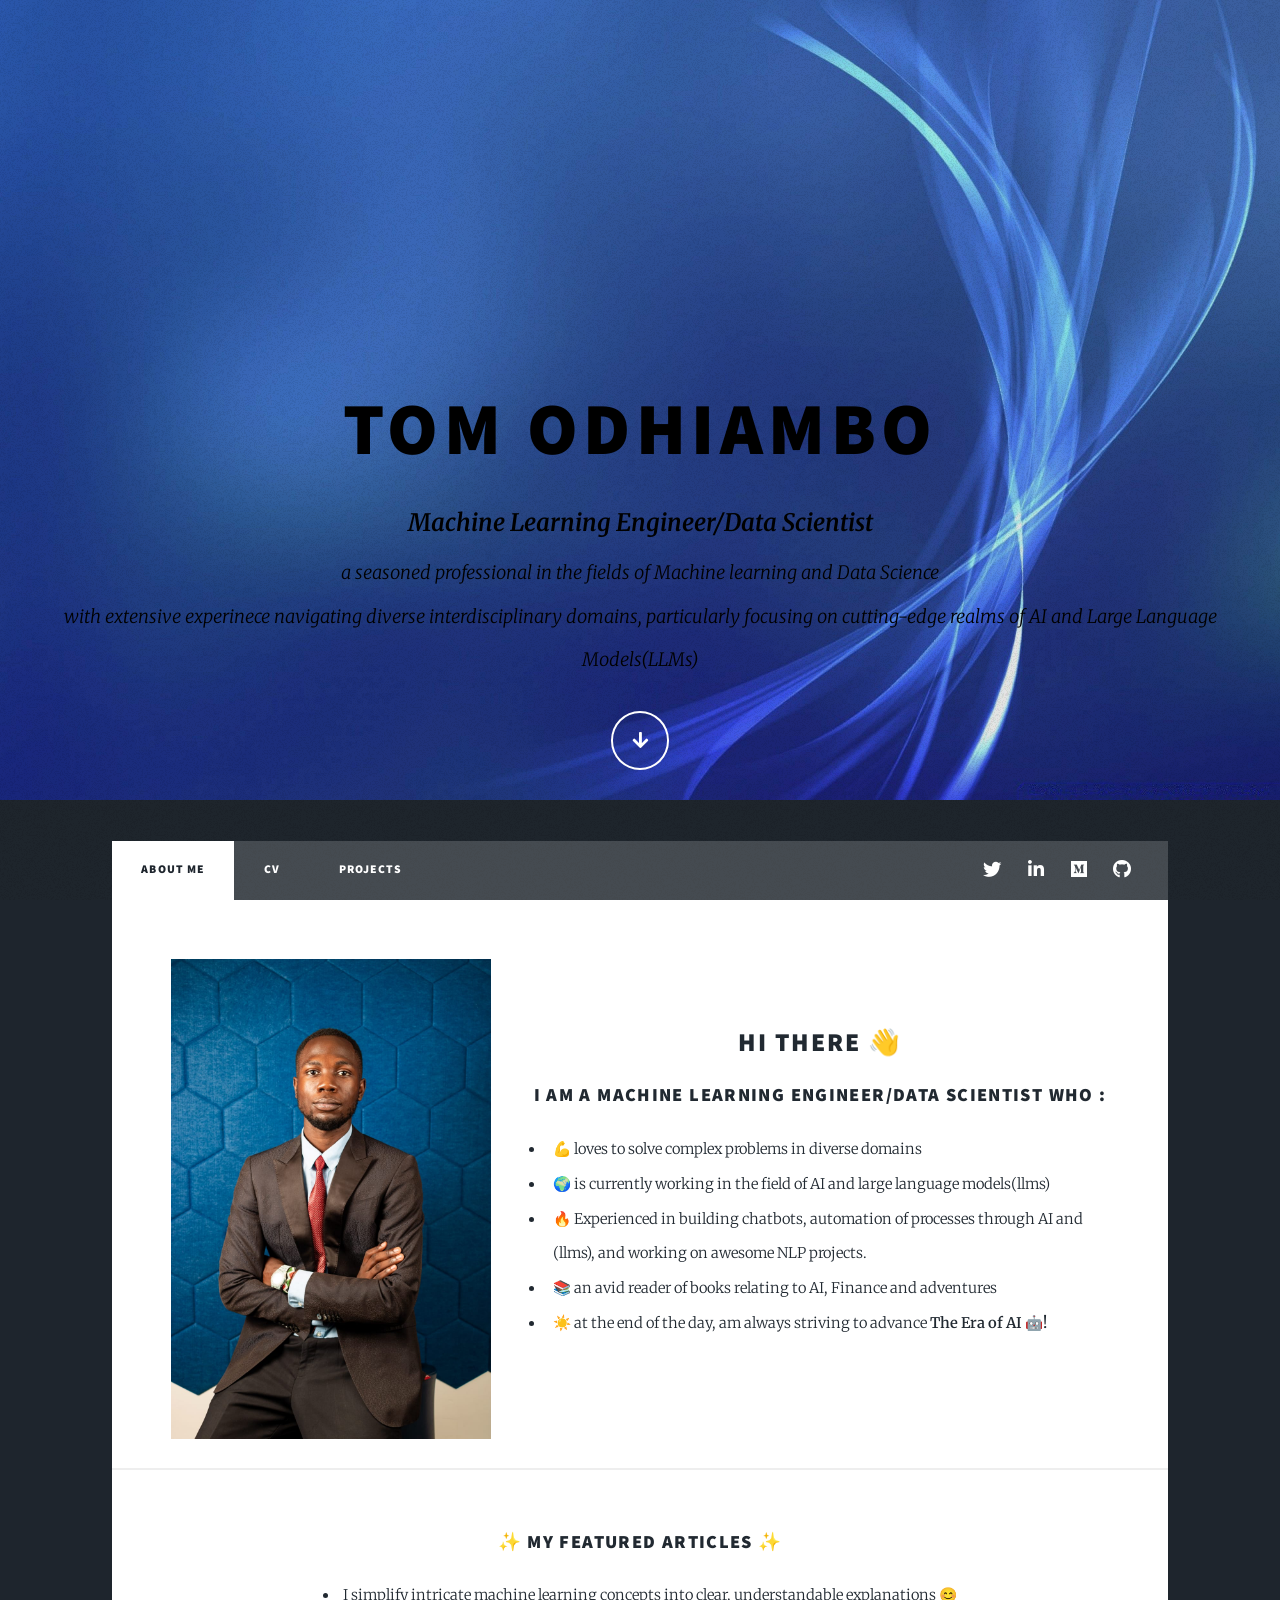
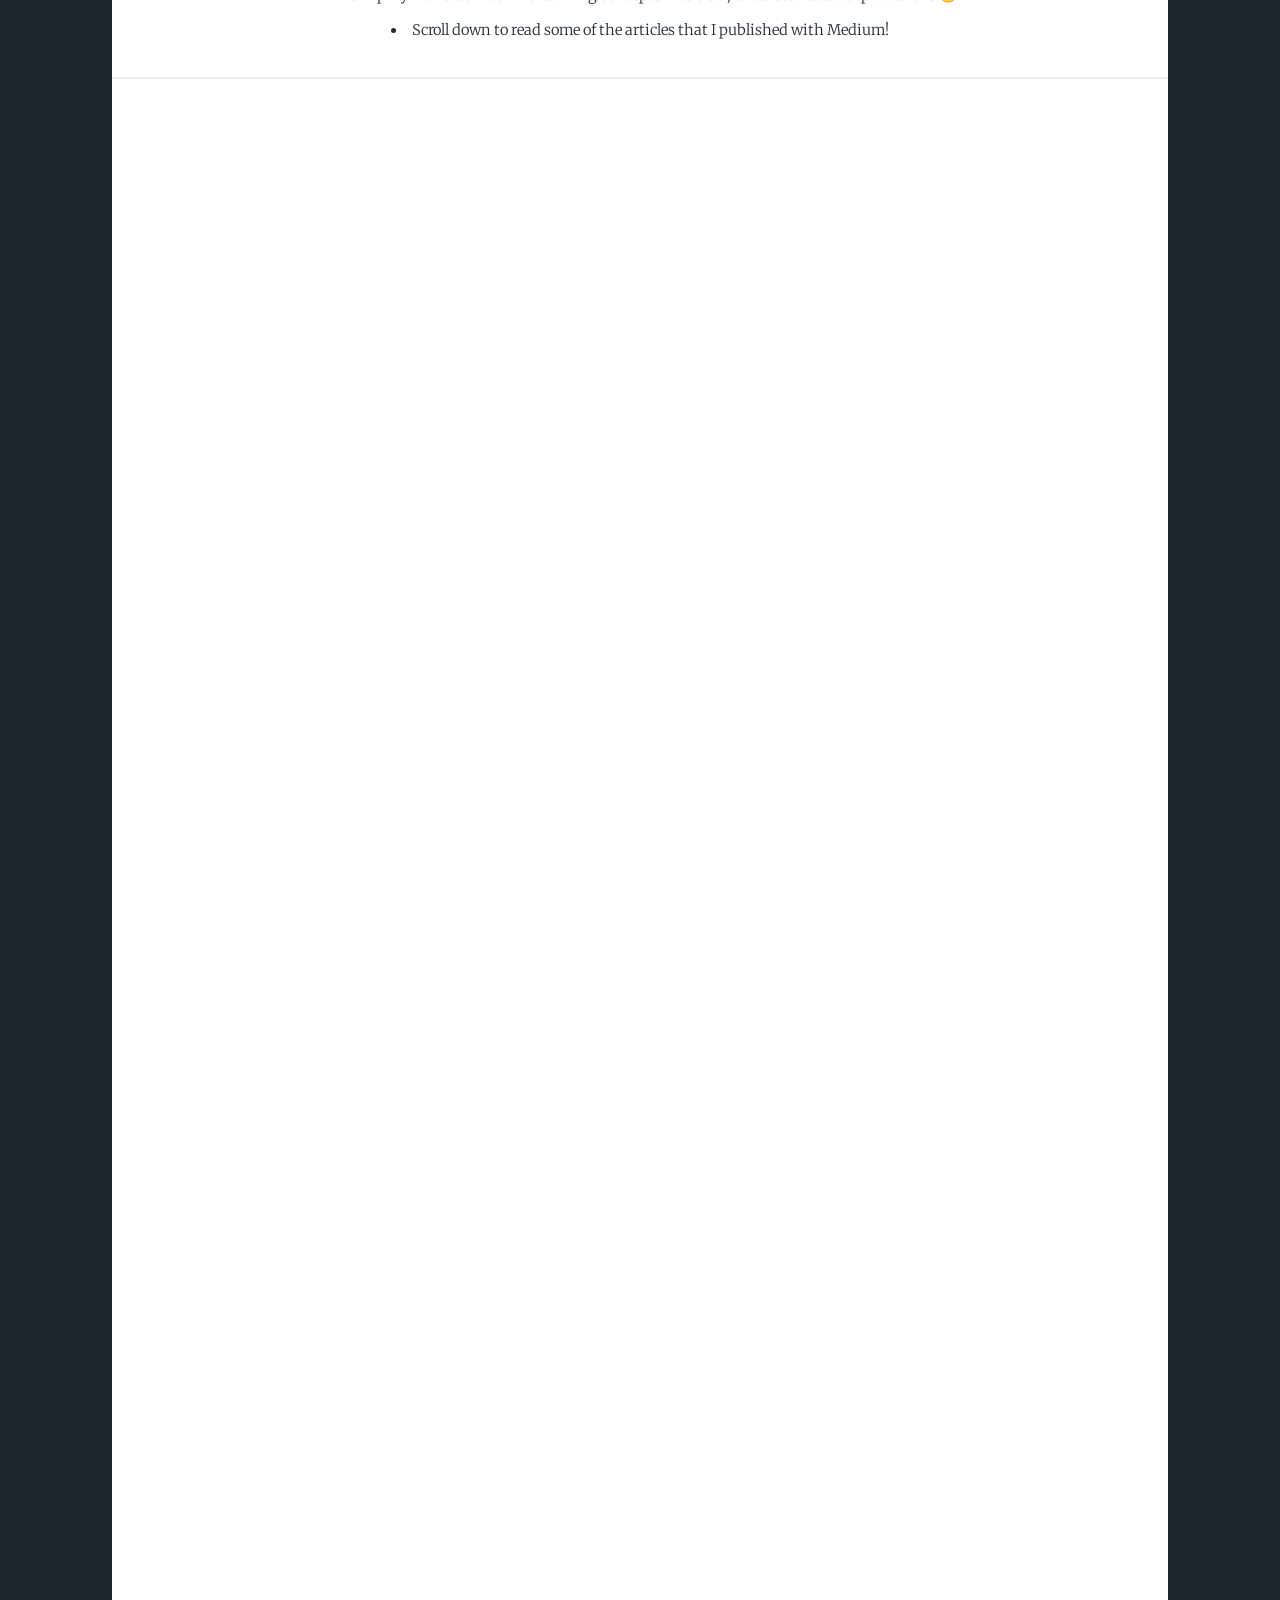
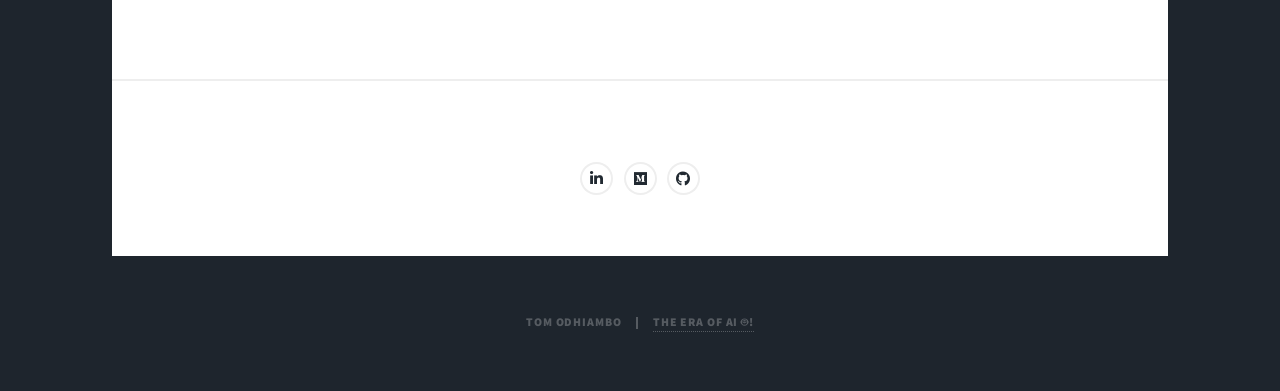
==== index.html @ 8c0cc5bc "m" ====
<!DOCTYPE HTML>
<!--
	Massively by HTML5 UP
	html5up.net | @ajlkn
	Free for personal and commercial use under the CCA 3.0 license (html5up.net/license)
-->
<html>
	<head>
		<title>Tom Odhiambo</title>
		<meta charset="utf-8" />
		<meta name="viewport" content="width=device-width, initial-scale=1, user-scalable=no" />
		<link rel="stylesheet" href="assets/css/main.css" />
		<noscript><link rel="stylesheet" href="assets/css/noscript.css" /></noscript>
	</head>
	<body class="is-preload">

		<!-- Wrapper -->
			<div id="wrapper" class="fade-in">

				<!-- Intro -->
					<div id="intro">
						<h1 style="color: black;">
						Tom Odhiambo
						</h1>
						<p style="color: black;"><b style="color: black;"><font size=5px>Machine Learning Engineer/Data Scientist</font></b><br> a seasoned professional in the fields of Machine learning and Data Science </br> with extensive experinece navigating diverse interdisciplinary domains, particularly focusing on cutting-edge realms of AI and Large Language Models(LLMs) </p>
						<ul class="actions">
							<li><a href="#header" class="button icon solid solo fa-arrow-down scrolly">Continue</a></li>
						</ul>
					</div>

				<!-- Header -->
					<header id="header">
						<a href="index.html" class="logo">The Era of AI 🤖!</a>
					</header>

				<!-- Nav -->
					<nav id="nav">
						<ul class="links">
							<li class="active"><a href="index.html">About Me</a></li>
							<li><a href="generic.html">CV</a></li>
							<li><a href="elements.html">Projects</a></li>
						</ul>
						<ul class="icons">
							<li><a href="https://twitter.com/rohithtejam" class="icon brands fa-twitter"><span class="label">Twitter</span></a></li>
							<li><a href="https://www.linkedin.com/in/rohithteja/" class="icon brands fa-linkedin-in"><span class="label">LinkedIn</span></a></li>
							<li><a href="https://medium.com/@rohithtejam" class="icon brands fa-medium"><span class="label">Medium</span></a></li>
							<li><a href="https://github.com/rohithteja" class="icon brands fa-github"><span class="label">GitHub</span></a></li>
						</ul>
					</nav>

				<!-- Main -->
					<div id="main">
						<!-- Featured Post -->
						<div class="image-txt-container">
							<img src="images/pic2.jpeg" width="360" height="480">
							<article class="post featured">

								<center>
								<h2>
									Hi there 👋
								</h2>
								<h3>I am  a Machine Learning Engineer/Data Scientist who :</h3></center>
								<ul>
								<li>💪 loves to solve complex problems in diverse domains</li>
								<li>🌍 is currently working in the field of AI and large language models(llms)</li>
								<li>🔥 Experienced in building chatbots, automation of processes through AI and (llms), and working on awesome NLP projects.</li>
								<li>📚 an avid reader of books relating to AI, Finance and adventures</li>
								<li>☀️ at the end of the day, am always striving to advance <b>The Era of AI 🤖!</b></li>
								</ul>
							</article>
						  </div>


						

						<center>
							<h3>✨ My Featured Articles ✨</h3>
							<center>
								<li> I simplify intricate machine learning concepts into clear, understandable explanations 😊 </li>

								<li> Scroll down to read some of the articles that I published with Medium!</li>
							</center>

							</center>
						<!-- Posts -->
							<section class="posts">
								
								<!-- <article>
									<blockquote class="twitter-tweet"><p lang="en" dir="ltr">The Data Scientist’s Guide to Creating an NFT Collection in Python <a href="https://twitter.com/BttrProgramming?ref_src=twsrc%5Etfw">@BttrProgramming</a> <a href="https://twitter.com/hashtag/nft?src=hash&amp;ref_src=twsrc%5Etfw">#nft</a> <a href="https://twitter.com/hashtag/datascience?src=hash&amp;ref_src=twsrc%5Etfw">#datascience</a> <a href="https://twitter.com/hashtag/climatechange?src=hash&amp;ref_src=twsrc%5Etfw">#climatechange</a> <a href="https://twitter.com/hashtag/python?src=hash&amp;ref_src=twsrc%5Etfw">#python</a><a href="https://t.co/DMsjOUhiqf">https://t.co/DMsjOUhiqf</a></p>&mdash; Tom Odhiambo (@rohithtejam) <a href="https://twitter.com/rohithtejam/status/1481990963224629255?ref_src=twsrc%5Etfw">January 14, 2022</a></blockquote> <script async src="https://platform.twitter.com/widgets.js" charset="utf-8"></script>
								</article>
								<article>
									<blockquote class="twitter-tweet"><p lang="en" dir="ltr">Knowledge Graph Embedding — A Simplified Version! <a href="https://twitter.com/TDataScience?ref_src=twsrc%5Etfw">@TDataScience</a> <a href="https://twitter.com/hashtag/knowledgegraph?src=hash&amp;ref_src=twsrc%5Etfw">#knowledgegraph</a> <a href="https://twitter.com/hashtag/graphembedding?src=hash&amp;ref_src=twsrc%5Etfw">#graphembedding</a> <a href="https://twitter.com/hashtag/ai?src=hash&amp;ref_src=twsrc%5Etfw">#ai</a> <a href="https://twitter.com/hashtag/ml?src=hash&amp;ref_src=twsrc%5Etfw">#ml</a><br> <a href="https://t.co/fcjThv7JAB">https://t.co/fcjThv7JAB</a></p>&mdash; Tom Odhiambo (@rohithtejam) <a href="https://twitter.com/rohithtejam/status/1480654812362559496?ref_src=twsrc%5Etfw">January 10, 2022</a></blockquote> <script async src="https://platform.twitter.com/widgets.js" charset="utf-8"></script>
								</article>
								
								<article>
									<blockquote class="twitter-tweet"><p lang="en" dir="ltr">Back to some basics with Graphs!<br> <a href="https://twitter.com/TDataScience?ref_src=twsrc%5Etfw">@TDataScience</a> A Quick Note on Graphs and the Formulation of Their Downstream Tasks <a href="https://t.co/l5ItnaMwGk">https://t.co/l5ItnaMwGk</a> <a href="https://twitter.com/hashtag/graphs?src=hash&amp;ref_src=twsrc%5Etfw">#graphs</a> <a href="https://twitter.com/hashtag/DataScience?src=hash&amp;ref_src=twsrc%5Etfw">#DataScience</a> <a href="https://twitter.com/hashtag/machinelearning?src=hash&amp;ref_src=twsrc%5Etfw">#machinelearning</a> <a href="https://twitter.com/hashtag/ai?src=hash&amp;ref_src=twsrc%5Etfw">#ai</a></p>&mdash; Tom Odhiambo (@rohithtejam) <a href="https://twitter.com/rohithtejam/status/1454848524135317510?ref_src=twsrc%5Etfw">October 31, 2021</a></blockquote> <script async src="https://platform.twitter.com/widgets.js" charset="utf-8"></script>								</article>
								<article>
									<blockquote class="twitter-tweet"><p lang="en" dir="ltr">What are Dynamic Graphs and Why They are Interesting? <a href="https://twitter.com/TDataScience?ref_src=twsrc%5Etfw">@TDataScience</a> <a href="https://t.co/GqUTMsOJFa">https://t.co/GqUTMsOJFa</a> <a href="https://twitter.com/hashtag/graph?src=hash&amp;ref_src=twsrc%5Etfw">#graph</a> <a href="https://twitter.com/hashtag/datascience?src=hash&amp;ref_src=twsrc%5Etfw">#datascience</a> <a href="https://twitter.com/hashtag/ai?src=hash&amp;ref_src=twsrc%5Etfw">#ai</a> <a href="https://twitter.com/hashtag/MachineLearning?src=hash&amp;ref_src=twsrc%5Etfw">#MachineLearning</a> <a href="https://twitter.com/hashtag/protein?src=hash&amp;ref_src=twsrc%5Etfw">#protein</a></p>&mdash; Tom Odhiambo (@rohithtejam) <a href="https://twitter.com/rohithtejam/status/1434256330437582854?ref_src=twsrc%5Etfw">September 4, 2021</a></blockquote> <script async src="https://platform.twitter.com/widgets.js" charset="utf-8"></script>
								</article>
								<article>
									<blockquote class="twitter-tweet"><p lang="en" dir="ltr">Why a Fair model is vital for AI development?<a href="https://twitter.com/TDataScience?ref_src=twsrc%5Etfw">@TDataScience</a> <a href="https://twitter.com/hashtag/ml?src=hash&amp;ref_src=twsrc%5Etfw">#ml</a> <a href="https://twitter.com/hashtag/fairnessinai?src=hash&amp;ref_src=twsrc%5Etfw">#fairnessinai</a> <a href="https://twitter.com/hashtag/DataScience?src=hash&amp;ref_src=twsrc%5Etfw">#DataScience</a> <a href="https://t.co/N0pxTQClXg">https://t.co/N0pxTQClXg</a></p>&mdash; Tom Odhiambo (@rohithtejam) <a href="https://twitter.com/rohithtejam/status/1432345263973220352?ref_src=twsrc%5Etfw">August 30, 2021</a></blockquote> <script async src="https://platform.twitter.com/widgets.js" charset="utf-8"></script>
								</article>
								<article>
									<blockquote class="twitter-tweet"><p lang="en" dir="ltr">Job hunt can be stressful, check out some of the tips that I just published in <a href="https://twitter.com/TDataScience?ref_src=twsrc%5Etfw">@TDataScience</a> How Easy is it to Find a Job as Data Scientist Right After Your Graduation? <a href="https://t.co/S4XibrJ20z">https://t.co/S4XibrJ20z</a></p>&mdash; Tom Odhiambo (@rohithtejam) <a href="https://twitter.com/rohithtejam/status/1425876865395433483?ref_src=twsrc%5Etfw">August 12, 2021</a></blockquote> <script async src="https://platform.twitter.com/widgets.js" charset="utf-8"></script>
								</article>
								<article>
									<blockquote class="twitter-tweet"><p lang="en" dir="ltr">Interested in Graph Neural Networks? Check out the article that I just published in <a href="https://twitter.com/TDataScience?ref_src=twsrc%5Etfw">@TDataScience</a> <br><br>Let’s Talk About Graph Neural Network Python Libraries! <a href="https://t.co/6Z9yN8ro4d">https://t.co/6Z9yN8ro4d</a> <a href="https://twitter.com/hashtag/technology?src=hash&amp;ref_src=twsrc%5Etfw">#technology</a> <a href="https://twitter.com/hashtag/graphneuralnetwork?src=hash&amp;ref_src=twsrc%5Etfw">#graphneuralnetwork</a> <a href="https://twitter.com/hashtag/graph?src=hash&amp;ref_src=twsrc%5Etfw">#graph</a> <a href="https://twitter.com/hashtag/machinelearningai?src=hash&amp;ref_src=twsrc%5Etfw">#machinelearningai</a></p>&mdash; Tom Odhiambo (@rohithtejam) <a href="https://twitter.com/rohithtejam/status/1429143631970160643?ref_src=twsrc%5Etfw">August 21, 2021</a></blockquote> <script async src="https://platform.twitter.com/widgets.js" charset="utf-8"></script>
								</article>
								<article>
									<blockquote class="twitter-tweet"><p lang="en" dir="ltr">Understand the basics related to Knowledge Graphs with a simple explanation from my article published in <a href="https://twitter.com/TDataScience?ref_src=twsrc%5Etfw">@TDataScience</a> <br><br>Why You Should Pay More Attention to Knowledge Graphs? <a href="https://t.co/r5LyqIav3H">https://t.co/r5LyqIav3H</a> <a href="https://twitter.com/hashtag/knowledgegraph?src=hash&amp;ref_src=twsrc%5Etfw">#knowledgegraph</a> <a href="https://twitter.com/hashtag/artificalintelligence?src=hash&amp;ref_src=twsrc%5Etfw">#artificalintelligence</a> <a href="https://twitter.com/hashtag/technology?src=hash&amp;ref_src=twsrc%5Etfw">#technology</a></p>&mdash; Tom Odhiambo (@rohithtejam) <a href="https://twitter.com/rohithtejam/status/1427328665197682691?ref_src=twsrc%5Etfw">August 16, 2021</a></blockquote> <script async src="https://platform.twitter.com/widgets.js" charset="utf-8"></script>
								</article> -->
								<iframe src="https://medium.com/@odhitom09/running-openais-server-locally-with-llama-cpp-5f29e0d955b7?embed=1" width="100%" height="800px" frameborder="0" allowfullscreen></iframe>
								<iframe src="https://medium.com/@odhitom09/lag-llama-an-open-source-base-model-for-predicting-time-series-data-2e897fddf005?embed=1" width="100%" height="800px" frameborder="0" allowfullscreen></iframe>	
								<iframe src="https://medium.com/@odhitom09/enhancing-airbnb-customer-experience-developing-an-ai-powered-whatsapp-bot-with-openai-api-fc5a90a31596?embed=1" width="100%" height="800px" frameborder="0" allowfullscreen></iframe>

								
								
								



							</section>

						<!-- Footer -->
							<footer>

								<center>

									<section>
										<h3></h3>
										<ul class="icons alt">
											<li><a href="https://www.linkedin.com/in/tom-odhiambo/" class="icon brands fa-linkedin-in"><span class="label">LinkedIn</span></a></li>
											<li><a href="https://medium.com/@odhitom09" class="icon brands fa-medium"><span class="label">Medium</span></a></li>
											<li><a href="https://github.com/jaimboh" class="icon brands fa-github"><span class="label">GitHub</span></a></li>
										</ul>
									
								</section>
							</center>
							</footer>

					</div>


					


				<!-- Copyright -->
					<div id="copyright">
						<ul><li> tom odhiambo</li><li> <a href="#">The Era of AI 🤖!</a></li></ul>
					</div>

			</div>

		<!-- Scripts -->
			<script src="assets/js/jquery.min.js"></script>
			<script src="assets/js/jquery.scrollex.min.js"></script>
			<script src="assets/js/jquery.scrolly.min.js"></script>
			<script src="assets/js/browser.min.js"></script>
			<script src="assets/js/breakpoints.min.js"></script>
			<script src="assets/js/util.js"></script>
			<script src="assets/js/main.js"></script>

	</body>
</html>
---- assets/css/main.css ----
@import url(fontawesome-all.min.css);
@import url("https://fonts.googleapis.com/css?family=Merriweather:300,700,300italic,700italic|Source+Sans+Pro:900");

/*
	Massively by HTML5 UP
	html5up.net | @ajlkn
	Free for personal and commercial use under the CCA 3.0 license (html5up.net/license)
*/

html, body, div, span, applet, object,
iframe, h1, h2, h3, h4, h5, h6, p, blockquote,
pre, a, abbr, acronym, address, big, cite,
code, del, dfn, em, img, ins, kbd, q, s, samp,
small, strike, strong, sub, sup, tt, var, b,
u, i, center, dl, dt, dd, ol, ul, li, fieldset,
form, label, legend, table, caption, tbody,
tfoot, thead, tr, th, td, article, aside,
canvas, details, embed, figure, figcaption,
footer, header, hgroup, menu, nav, output, ruby,
section, summary, time, mark, audio, video {
	margin: 0;
	padding: 0;
	border: 0;
	font-size: 100%;
	font: inherit;
	vertical-align: baseline;}

article, aside, details, figcaption, figure,
footer, header, hgroup, menu, nav, section {
	display: block;}

body {
	line-height: 1;
}

ol, ul {
	list-style: none;
}

blockquote, q {
	quotes: none;
}

	blockquote:before, blockquote:after, q:before, q:after {
		content: '';
		content: none;
	}

table {
	border-collapse: collapse;
	border-spacing: 0;
}

body {
	-webkit-text-size-adjust: none;
}

mark {
	background-color: transparent;
	color: inherit;
}

input::-moz-focus-inner {
	border: 0;
	padding: 0;
}

input, select, textarea {
	-moz-appearance: none;
	-webkit-appearance: none;
	-ms-appearance: none;
	appearance: none;
}

/* Basic */

	@-ms-viewport {
		width: device-width;
	}

	body {
		-ms-overflow-style: scrollbar;
	}

	@media screen and (max-width: 480px) {

		html, body {
			min-width: 320px;
		}

	}

	html {
		box-sizing: border-box;
	}

	*, *:before, *:after {
		box-sizing: inherit;
	}

	body {
		background-color: #1e252d;
	}

		body.is-preload *, body.is-preload *:before, body.is-preload *:after {
			-moz-animation: none !important;
			-webkit-animation: none !important;
			-ms-animation: none !important;
			animation: none !important;
			-moz-transition: none !important;
			-webkit-transition: none !important;
			-ms-transition: none !important;
			transition: none !important;
		}

/* Type */

	html {
		font-size: 16pt;
	}

		@media screen and (max-width: 1680px) {

			html {
				font-size: 12pt;
			}

		}

		@media screen and (max-width: 1280px) {

			html {
				font-size: 11pt;
			}

		}

		@media screen and (max-width: 360px) {

			html {
				font-size: 10pt;
			}

		}

	body {
		color: #212931;
	}

	body, input, select, textarea {
		font-family: "Merriweather", Georgia, serif;
		font-weight: 300;
		font-size: 1rem;
		line-height: 2.375;
	}

	a {
		-moz-transition: color 0.2s ease-in-out, background-color 0.2s ease-in-out, border-color 0.2s ease-in-out, box-shadow 0.2s ease-in-out;
		-webkit-transition: color 0.2s ease-in-out, background-color 0.2s ease-in-out, border-color 0.2s ease-in-out, box-shadow 0.2s ease-in-out;
		-ms-transition: color 0.2s ease-in-out, background-color 0.2s ease-in-out, border-color 0.2s ease-in-out, box-shadow 0.2s ease-in-out;
		transition: color 0.2s ease-in-out, background-color 0.2s ease-in-out, border-color 0.2s ease-in-out, box-shadow 0.2s ease-in-out;
		border-bottom: dotted 1px;
		text-decoration: none;
	}

		a:hover {
			border-bottom-color: transparent;
		}

	strong, b {
		font-weight: 600;
	}

	em, i {
		font-style: italic;
	}

	p {
		text-align: justify;
		margin: 0 0 2rem 0;
	}

	h1, h2, h3, h4, h5, h6 {
		font-family: "Source Sans Pro", Helvetica, sans-serif;
		font-weight: 900;
		line-height: 1.5;
		letter-spacing: 0.075em;
		text-transform: uppercase;
		margin: 0 0 1rem 0;
	}

		h1 a, h2 a, h3 a, h4 a, h5 a, h6 a {
			border-bottom: 0;
			color: inherit;
			text-decoration: none;
		}

	h1 {
		font-size: 4rem;
		line-height: 1.1;
		margin: 0 0 2rem 0;
	}

	h2 {
		font-size: 1.75rem;
		line-height: 1.3;
		margin: 0 0 1.5rem 0;
	}

	h3 {
		font-size: 1.25rem;
		margin: 0 0 1.5rem 0;
	}

	h4 {
		font-size: 1rem;
	}

	h5 {
		font-size: 0.9rem;
	}

	h6 {
		font-size: 0.8rem;
	}

	sub {
		font-size: 0.8rem;
		position: relative;
		top: 0.5rem;
	}

	sup {
		font-size: 0.8rem;
		position: relative;
		top: -0.5rem;
	}

	blockquote {
		border-left: solid 4px;
		font-style: italic;
		margin: 0 0 2rem 0;
		padding: 0.5rem 0 0.5rem 2rem;
	}

	code {
		border: solid 2px;
		font-family: "Courier New", monospace;
		font-size: 0.9rem;
		margin: 0 0.25rem;
		padding: 0.25rem 0.65rem;
	}

	pre {
		-webkit-overflow-scrolling: touch;
		font-family: "Courier New", monospace;
		font-size: 0.9rem;
		margin: 0 0 2rem 0;
	}

		pre code {
			display: block;
			line-height: 1.75;
			padding: 1rem 1.5rem;
			overflow-x: auto;
		}

	hr {
		border: 0;
		border-bottom: solid 2px;
		margin: 3rem 0;
	}

		hr.major {
			margin: 5rem 0;
		}

	.align-left {
		text-align: left;
	}

	.align-center {
		text-align: center;
	}

	.align-right {
		text-align: right;
	}

	input, select, textarea {
		color: #212931;
	}

	a {
		color: #212931;
		border-bottom-color: rgba(33, 41, 49, 0.5);
	}

		a:hover {
			border-bottom-color: transparent;
			color: #18bfef !important;
		}

	strong, b {
		color: #212931;
	}

	h1, h2, h3, h4, h5, h6 {
		color: #212931;
	}

	blockquote {
		border-left-color: #eeeeee;
	}

	code {
		background: rgba(220, 220, 220, 0.25);
		border-color: #eeeeee;
	}

	hr {
		border-bottom-color: #eeeeee;
	}

/* Row */

	.row {
		display: flex;
		flex-wrap: wrap;
		box-sizing: border-box;
		align-items: stretch;
	}

		.row > * {
			box-sizing: border-box;
		}

		.row.gtr-uniform > * > :last-child {
			margin-bottom: 0;
		}

		.row.aln-left {
			justify-content: flex-start;
		}

		.row.aln-center {
			justify-content: center;
		}

		.row.aln-right {
			justify-content: flex-end;
		}

		.row.aln-top {
			align-items: flex-start;
		}

		.row.aln-middle {
			align-items: center;
		}

		.row.aln-bottom {
			align-items: flex-end;
		}

		.row > .imp {
			order: -1;
		}

		.row > .col-1 {
			width: 8.33333%;
		}

		.row > .off-1 {
			margin-left: 8.33333%;
		}

		.row > .col-2 {
			width: 16.66667%;
		}

		.row > .off-2 {
			margin-left: 16.66667%;
		}

		.row > .col-3 {
			width: 25%;
		}

		.row > .off-3 {
			margin-left: 25%;
		}

		.row > .col-4 {
			width: 33.33333%;
		}

		.row > .off-4 {
			margin-left: 33.33333%;
		}

		.row > .col-5 {
			width: 41.66667%;
		}

		.row > .off-5 {
			margin-left: 41.66667%;
		}

		.row > .col-6 {
			width: 50%;
		}

		.row > .off-6 {
			margin-left: 50%;
		}

		.row > .col-7 {
			width: 58.33333%;
		}

		.row > .off-7 {
			margin-left: 58.33333%;
		}

		.row > .col-8 {
			width: 66.66667%;
		}

		.row > .off-8 {
			margin-left: 66.66667%;
		}

		.row > .col-9 {
			width: 75%;
		}

		.row > .off-9 {
			margin-left: 75%;
		}

		.row > .col-10 {
			width: 83.33333%;
		}

		.row > .off-10 {
			margin-left: 83.33333%;
		}

		.row > .col-11 {
			width: 91.66667%;
		}

		.row > .off-11 {
			margin-left: 91.66667%;
		}

		.row > .col-12 {
			width: 100%;
		}

		.row > .off-12 {
			margin-left: 100%;
		}

		.row.gtr-0 {
			margin-top: 0;
			margin-left: 0rem;
		}

			.row.gtr-0 > * {
				padding: 0 0 0 0rem;
			}

			.row.gtr-0.gtr-uniform {
				margin-top: 0rem;
			}

				.row.gtr-0.gtr-uniform > * {
					padding-top: 0rem;
				}

		.row.gtr-25 {
			margin-top: 0;
			margin-left: -0.375rem;
		}

			.row.gtr-25 > * {
				padding: 0 0 0 0.375rem;
			}

			.row.gtr-25.gtr-uniform {
				margin-top: -0.375rem;
			}

				.row.gtr-25.gtr-uniform > * {
					padding-top: 0.375rem;
				}

		.row.gtr-50 {
			margin-top: 0;
			margin-left: -0.75rem;
		}

			.row.gtr-50 > * {
				padding: 0 0 0 0.75rem;
			}

			.row.gtr-50.gtr-uniform {
				margin-top: -0.75rem;
			}

				.row.gtr-50.gtr-uniform > * {
					padding-top: 0.75rem;
				}

		.row {
			margin-top: 0;
			margin-left: -1.5rem;
		}

			.row > * {
				padding: 0 0 0 1.5rem;
			}

			.row.gtr-uniform {
				margin-top: -1.5rem;
			}

				.row.gtr-uniform > * {
					padding-top: 1.5rem;
				}

		.row.gtr-150 {
			margin-top: 0;
			margin-left: -2.25rem;
		}

			.row.gtr-150 > * {
				padding: 0 0 0 2.25rem;
			}

			.row.gtr-150.gtr-uniform {
				margin-top: -2.25rem;
			}

				.row.gtr-150.gtr-uniform > * {
					padding-top: 2.25rem;
				}

		.row.gtr-200 {
			margin-top: 0;
			margin-left: -3rem;
		}

			.row.gtr-200 > * {
				padding: 0 0 0 3rem;
			}

			.row.gtr-200.gtr-uniform {
				margin-top: -3rem;
			}

				.row.gtr-200.gtr-uniform > * {
					padding-top: 3rem;
				}

		@media screen and (max-width: 1680px) {

			.row {
				display: flex;
				flex-wrap: wrap;
				box-sizing: border-box;
				align-items: stretch;
			}

				.row > * {
					box-sizing: border-box;
				}

				.row.gtr-uniform > * > :last-child {
					margin-bottom: 0;
				}

				.row.aln-left {
					justify-content: flex-start;
				}

				.row.aln-center {
					justify-content: center;
				}

				.row.aln-right {
					justify-content: flex-end;
				}

				.row.aln-top {
					align-items: flex-start;
				}

				.row.aln-middle {
					align-items: center;
				}

				.row.aln-bottom {
					align-items: flex-end;
				}

				.row > .imp-xlarge {
					order: -1;
				}

				.row > .col-1-xlarge {
					width: 8.33333%;
				}

				.row > .off-1-xlarge {
					margin-left: 8.33333%;
				}

				.row > .col-2-xlarge {
					width: 16.66667%;
				}

				.row > .off-2-xlarge {
					margin-left: 16.66667%;
				}

				.row > .col-3-xlarge {
					width: 25%;
				}

				.row > .off-3-xlarge {
					margin-left: 25%;
				}

				.row > .col-4-xlarge {
					width: 33.33333%;
				}

				.row > .off-4-xlarge {
					margin-left: 33.33333%;
				}

				.row > .col-5-xlarge {
					width: 41.66667%;
				}

				.row > .off-5-xlarge {
					margin-left: 41.66667%;
				}

				.row > .col-6-xlarge {
					width: 50%;
				}

				.row > .off-6-xlarge {
					margin-left: 50%;
				}

				.row > .col-7-xlarge {
					width: 58.33333%;
				}

				.row > .off-7-xlarge {
					margin-left: 58.33333%;
				}

				.row > .col-8-xlarge {
					width: 66.66667%;
				}

				.row > .off-8-xlarge {
					margin-left: 66.66667%;
				}

				.row > .col-9-xlarge {
					width: 75%;
				}

				.row > .off-9-xlarge {
					margin-left: 75%;
				}

				.row > .col-10-xlarge {
					width: 83.33333%;
				}

				.row > .off-10-xlarge {
					margin-left: 83.33333%;
				}

				.row > .col-11-xlarge {
					width: 91.66667%;
				}

				.row > .off-11-xlarge {
					margin-left: 91.66667%;
				}

				.row > .col-12-xlarge {
					width: 100%;
				}

				.row > .off-12-xlarge {
					margin-left: 100%;
				}

				.row.gtr-0 {
					margin-top: 0;
					margin-left: 0rem;
				}

					.row.gtr-0 > * {
						padding: 0 0 0 0rem;
					}

					.row.gtr-0.gtr-uniform {
						margin-top: 0rem;
					}

						.row.gtr-0.gtr-uniform > * {
							padding-top: 0rem;
						}

				.row.gtr-25 {
					margin-top: 0;
					margin-left: -0.375rem;
				}

					.row.gtr-25 > * {
						padding: 0 0 0 0.375rem;
					}

					.row.gtr-25.gtr-uniform {
						margin-top: -0.375rem;
					}

						.row.gtr-25.gtr-uniform > * {
							padding-top: 0.375rem;
						}

				.row.gtr-50 {
					margin-top: 0;
					margin-left: -0.75rem;
				}

					.row.gtr-50 > * {
						padding: 0 0 0 0.75rem;
					}

					.row.gtr-50.gtr-uniform {
						margin-top: -0.75rem;
					}

						.row.gtr-50.gtr-uniform > * {
							padding-top: 0.75rem;
						}

				.row {
					margin-top: 0;
					margin-left: -1.5rem;
				}

					.row > * {
						padding: 0 0 0 1.5rem;
					}

					.row.gtr-uniform {
						margin-top: -1.5rem;
					}

						.row.gtr-uniform > * {
							padding-top: 1.5rem;
						}

				.row.gtr-150 {
					margin-top: 0;
					margin-left: -2.25rem;
				}

					.row.gtr-150 > * {
						padding: 0 0 0 2.25rem;
					}

					.row.gtr-150.gtr-uniform {
						margin-top: -2.25rem;
					}

						.row.gtr-150.gtr-uniform > * {
							padding-top: 2.25rem;
						}

				.row.gtr-200 {
					margin-top: 0;
					margin-left: -3rem;
				}

					.row.gtr-200 > * {
						padding: 0 0 0 3rem;
					}

					.row.gtr-200.gtr-uniform {
						margin-top: -3rem;
					}

						.row.gtr-200.gtr-uniform > * {
							padding-top: 3rem;
						}

		}

		@media screen and (max-width: 1280px) {

			.row {
				display: flex;
				flex-wrap: wrap;
				box-sizing: border-box;
				align-items: stretch;
			}

				.row > * {
					box-sizing: border-box;
				}

				.row.gtr-uniform > * > :last-child {
					margin-bottom: 0;
				}

				.row.aln-left {
					justify-content: flex-start;
				}

				.row.aln-center {
					justify-content: center;
				}

				.row.aln-right {
					justify-content: flex-end;
				}

				.row.aln-top {
					align-items: flex-start;
				}

				.row.aln-middle {
					align-items: center;
				}

				.row.aln-bottom {
					align-items: flex-end;
				}

				.row > .imp-large {
					order: -1;
				}

				.row > .col-1-large {
					width: 8.33333%;
				}

				.row > .off-1-large {
					margin-left: 8.33333%;
				}

				.row > .col-2-large {
					width: 16.66667%;
				}

				.row > .off-2-large {
					margin-left: 16.66667%;
				}

				.row > .col-3-large {
					width: 25%;
				}

				.row > .off-3-large {
					margin-left: 25%;
				}

				.row > .col-4-large {
					width: 33.33333%;
				}

				.row > .off-4-large {
					margin-left: 33.33333%;
				}

				.row > .col-5-large {
					width: 41.66667%;
				}

				.row > .off-5-large {
					margin-left: 41.66667%;
				}

				.row > .col-6-large {
					width: 50%;
				}

				.row > .off-6-large {
					margin-left: 50%;
				}

				.row > .col-7-large {
					width: 58.33333%;
				}

				.row > .off-7-large {
					margin-left: 58.33333%;
				}

				.row > .col-8-large {
					width: 66.66667%;
				}

				.row > .off-8-large {
					margin-left: 66.66667%;
				}

				.row > .col-9-large {
					width: 75%;
				}

				.row > .off-9-large {
					margin-left: 75%;
				}

				.row > .col-10-large {
					width: 83.33333%;
				}

				.row > .off-10-large {
					margin-left: 83.33333%;
				}

				.row > .col-11-large {
					width: 91.66667%;
				}

				.row > .off-11-large {
					margin-left: 91.66667%;
				}

				.row > .col-12-large {
					width: 100%;
				}

				.row > .off-12-large {
					margin-left: 100%;
				}

				.row.gtr-0 {
					margin-top: 0;
					margin-left: 0rem;
				}

					.row.gtr-0 > * {
						padding: 0 0 0 0rem;
					}

					.row.gtr-0.gtr-uniform {
						margin-top: 0rem;
					}

						.row.gtr-0.gtr-uniform > * {
							padding-top: 0rem;
						}

				.row.gtr-25 {
					margin-top: 0;
					margin-left: -0.375rem;
				}

					.row.gtr-25 > * {
						padding: 0 0 0 0.375rem;
					}

					.row.gtr-25.gtr-uniform {
						margin-top: -0.375rem;
					}

						.row.gtr-25.gtr-uniform > * {
							padding-top: 0.375rem;
						}

				.row.gtr-50 {
					margin-top: 0;
					margin-left: -0.75rem;
				}

					.row.gtr-50 > * {
						padding: 0 0 0 0.75rem;
					}

					.row.gtr-50.gtr-uniform {
						margin-top: -0.75rem;
					}

						.row.gtr-50.gtr-uniform > * {
							padding-top: 0.75rem;
						}

				.row {
					margin-top: 0;
					margin-left: -1.5rem;
				}

					.row > * {
						padding: 0 0 0 1.5rem;
					}

					.row.gtr-uniform {
						margin-top: -1.5rem;
					}

						.row.gtr-uniform > * {
							padding-top: 1.5rem;
						}

				.row.gtr-150 {
					margin-top: 0;
					margin-left: -2.25rem;
				}

					.row.gtr-150 > * {
						padding: 0 0 0 2.25rem;
					}

					.row.gtr-150.gtr-uniform {
						margin-top: -2.25rem;
					}

						.row.gtr-150.gtr-uniform > * {
							padding-top: 2.25rem;
						}

				.row.gtr-200 {
					margin-top: 0;
					margin-left: -3rem;
				}

					.row.gtr-200 > * {
						padding: 0 0 0 3rem;
					}

					.row.gtr-200.gtr-uniform {
						margin-top: -3rem;
					}

						.row.gtr-200.gtr-uniform > * {
							padding-top: 3rem;
						}

		}

		@media screen and (max-width: 980px) {

			.row {
				display: flex;
				flex-wrap: wrap;
				box-sizing: border-box;
				align-items: stretch;
			}

				.row > * {
					box-sizing: border-box;
				}

				.row.gtr-uniform > * > :last-child {
					margin-bottom: 0;
				}

				.row.aln-left {
					justify-content: flex-start;
				}

				.row.aln-center {
					justify-content: center;
				}

				.row.aln-right {
					justify-content: flex-end;
				}

				.row.aln-top {
					align-items: flex-start;
				}

				.row.aln-middle {
					align-items: center;
				}

				.row.aln-bottom {
					align-items: flex-end;
				}

				.row > .imp-medium {
					order: -1;
				}

				.row > .col-1-medium {
					width: 8.33333%;
				}

				.row > .off-1-medium {
					margin-left: 8.33333%;
				}

				.row > .col-2-medium {
					width: 16.66667%;
				}

				.row > .off-2-medium {
					margin-left: 16.66667%;
				}

				.row > .col-3-medium {
					width: 25%;
				}

				.row > .off-3-medium {
					margin-left: 25%;
				}

				.row > .col-4-medium {
					width: 33.33333%;
				}

				.row > .off-4-medium {
					margin-left: 33.33333%;
				}

				.row > .col-5-medium {
					width: 41.66667%;
				}

				.row > .off-5-medium {
					margin-left: 41.66667%;
				}

				.row > .col-6-medium {
					width: 50%;
				}

				.row > .off-6-medium {
					margin-left: 50%;
				}

				.row > .col-7-medium {
					width: 58.33333%;
				}

				.row > .off-7-medium {
					margin-left: 58.33333%;
				}

				.row > .col-8-medium {
					width: 66.66667%;
				}

				.row > .off-8-medium {
					margin-left: 66.66667%;
				}

				.row > .col-9-medium {
					width: 75%;
				}

				.row > .off-9-medium {
					margin-left: 75%;
				}

				.row > .col-10-medium {
					width: 83.33333%;
				}

				.row > .off-10-medium {
					margin-left: 83.33333%;
				}

				.row > .col-11-medium {
					width: 91.66667%;
				}

				.row > .off-11-medium {
					margin-left: 91.66667%;
				}

				.row > .col-12-medium {
					width: 100%;
				}

				.row > .off-12-medium {
					margin-left: 100%;
				}

				.row.gtr-0 {
					margin-top: 0;
					margin-left: 0rem;
				}

					.row.gtr-0 > * {
						padding: 0 0 0 0rem;
					}

					.row.gtr-0.gtr-uniform {
						margin-top: 0rem;
					}

						.row.gtr-0.gtr-uniform > * {
							padding-top: 0rem;
						}

				.row.gtr-25 {
					margin-top: 0;
					margin-left: -0.375rem;
				}

					.row.gtr-25 > * {
						padding: 0 0 0 0.375rem;
					}

					.row.gtr-25.gtr-uniform {
						margin-top: -0.375rem;
					}

						.row.gtr-25.gtr-uniform > * {
							padding-top: 0.375rem;
						}

				.row.gtr-50 {
					margin-top: 0;
					margin-left: -0.75rem;
				}

					.row.gtr-50 > * {
						padding: 0 0 0 0.75rem;
					}

					.row.gtr-50.gtr-uniform {
						margin-top: -0.75rem;
					}

						.row.gtr-50.gtr-uniform > * {
							padding-top: 0.75rem;
						}

				.row {
					margin-top: 0;
					margin-left: -1.5rem;
				}

					.row > * {
						padding: 0 0 0 1.5rem;
					}

					.row.gtr-uniform {
						margin-top: -1.5rem;
					}

						.row.gtr-uniform > * {
							padding-top: 1.5rem;
						}

				.row.gtr-150 {
					margin-top: 0;
					margin-left: -2.25rem;
				}

					.row.gtr-150 > * {
						padding: 0 0 0 2.25rem;
					}

					.row.gtr-150.gtr-uniform {
						margin-top: -2.25rem;
					}

						.row.gtr-150.gtr-uniform > * {
							padding-top: 2.25rem;
						}

				.row.gtr-200 {
					margin-top: 0;
					margin-left: -3rem;
				}

					.row.gtr-200 > * {
						padding: 0 0 0 3rem;
					}

					.row.gtr-200.gtr-uniform {
						margin-top: -3rem;
					}

						.row.gtr-200.gtr-uniform > * {
							padding-top: 3rem;
						}

		}

		@media screen and (max-width: 736px) {

			.row {
				display: flex;
				flex-wrap: wrap;
				box-sizing: border-box;
				align-items: stretch;
			}

				.row > * {
					box-sizing: border-box;
				}

				.row.gtr-uniform > * > :last-child {
					margin-bottom: 0;
				}

				.row.aln-left {
					justify-content: flex-start;
				}

				.row.aln-center {
					justify-content: center;
				}

				.row.aln-right {
					justify-content: flex-end;
				}

				.row.aln-top {
					align-items: flex-start;
				}

				.row.aln-middle {
					align-items: center;
				}

				.row.aln-bottom {
					align-items: flex-end;
				}

				.row > .imp-small {
					order: -1;
				}

				.row > .col-1-small {
					width: 8.33333%;
				}

				.row > .off-1-small {
					margin-left: 8.33333%;
				}

				.row > .col-2-small {
					width: 16.66667%;
				}

				.row > .off-2-small {
					margin-left: 16.66667%;
				}

				.row > .col-3-small {
					width: 25%;
				}

				.row > .off-3-small {
					margin-left: 25%;
				}

				.row > .col-4-small {
					width: 33.33333%;
				}

				.row > .off-4-small {
					margin-left: 33.33333%;
				}

				.row > .col-5-small {
					width: 41.66667%;
				}

				.row > .off-5-small {
					margin-left: 41.66667%;
				}

				.row > .col-6-small {
					width: 50%;
				}

				.row > .off-6-small {
					margin-left: 50%;
				}

				.row > .col-7-small {
					width: 58.33333%;
				}

				.row > .off-7-small {
					margin-left: 58.33333%;
				}

				.row > .col-8-small {
					width: 66.66667%;
				}

				.row > .off-8-small {
					margin-left: 66.66667%;
				}

				.row > .col-9-small {
					width: 75%;
				}

				.row > .off-9-small {
					margin-left: 75%;
				}

				.row > .col-10-small {
					width: 83.33333%;
				}

				.row > .off-10-small {
					margin-left: 83.33333%;
				}

				.row > .col-11-small {
					width: 91.66667%;
				}

				.row > .off-11-small {
					margin-left: 91.66667%;
				}

				.row > .col-12-small {
					width: 100%;
				}

				.row > .off-12-small {
					margin-left: 100%;
				}

				.row.gtr-0 {
					margin-top: 0;
					margin-left: 0rem;
				}

					.row.gtr-0 > * {
						padding: 0 0 0 0rem;
					}

					.row.gtr-0.gtr-uniform {
						margin-top: 0rem;
					}

						.row.gtr-0.gtr-uniform > * {
							padding-top: 0rem;
						}

				.row.gtr-25 {
					margin-top: 0;
					margin-left: -0.375rem;
				}

					.row.gtr-25 > * {
						padding: 0 0 0 0.375rem;
					}

					.row.gtr-25.gtr-uniform {
						margin-top: -0.375rem;
					}

						.row.gtr-25.gtr-uniform > * {
							padding-top: 0.375rem;
						}

				.row.gtr-50 {
					margin-top: 0;
					margin-left: -0.75rem;
				}

					.row.gtr-50 > * {
						padding: 0 0 0 0.75rem;
					}

					.row.gtr-50.gtr-uniform {
						margin-top: -0.75rem;
					}

						.row.gtr-50.gtr-uniform > * {
							padding-top: 0.75rem;
						}

				.row {
					margin-top: 0;
					margin-left: -1.5rem;
				}

					.row > * {
						padding: 0 0 0 1.5rem;
					}

					.row.gtr-uniform {
						margin-top: -1.5rem;
					}

						.row.gtr-uniform > * {
							padding-top: 1.5rem;
						}

				.row.gtr-150 {
					margin-top: 0;
					margin-left: -2.25rem;
				}

					.row.gtr-150 > * {
						padding: 0 0 0 2.25rem;
					}

					.row.gtr-150.gtr-uniform {
						margin-top: -2.25rem;
					}

						.row.gtr-150.gtr-uniform > * {
							padding-top: 2.25rem;
						}

				.row.gtr-200 {
					margin-top: 0;
					margin-left: -3rem;
				}

					.row.gtr-200 > * {
						padding: 0 0 0 3rem;
					}

					.row.gtr-200.gtr-uniform {
						margin-top: -3rem;
					}

						.row.gtr-200.gtr-uniform > * {
							padding-top: 3rem;
						}

		}

		@media screen and (max-width: 480px) {

			.row {
				display: flex;
				flex-wrap: wrap;
				box-sizing: border-box;
				align-items: stretch;
			}

				.row > * {
					box-sizing: border-box;
				}

				.row.gtr-uniform > * > :last-child {
					margin-bottom: 0;
				}

				.row.aln-left {
					justify-content: flex-start;
				}

				.row.aln-center {
					justify-content: center;
				}

				.row.aln-right {
					justify-content: flex-end;
				}

				.row.aln-top {
					align-items: flex-start;
				}

				.row.aln-middle {
					align-items: center;
				}

				.row.aln-bottom {
					align-items: flex-end;
				}

				.row > .imp-xsmall {
					order: -1;
				}

				.row > .col-1-xsmall {
					width: 8.33333%;
				}

				.row > .off-1-xsmall {
					margin-left: 8.33333%;
				}

				.row > .col-2-xsmall {
					width: 16.66667%;
				}

				.row > .off-2-xsmall {
					margin-left: 16.66667%;
				}

				.row > .col-3-xsmall {
					width: 25%;
				}

				.row > .off-3-xsmall {
					margin-left: 25%;
				}

				.row > .col-4-xsmall {
					width: 33.33333%;
				}

				.row > .off-4-xsmall {
					margin-left: 33.33333%;
				}

				.row > .col-5-xsmall {
					width: 41.66667%;
				}

				.row > .off-5-xsmall {
					margin-left: 41.66667%;
				}

				.row > .col-6-xsmall {
					width: 50%;
				}

				.row > .off-6-xsmall {
					margin-left: 50%;
				}

				.row > .col-7-xsmall {
					width: 58.33333%;
				}

				.row > .off-7-xsmall {
					margin-left: 58.33333%;
				}

				.row > .col-8-xsmall {
					width: 66.66667%;
				}

				.row > .off-8-xsmall {
					margin-left: 66.66667%;
				}

				.row > .col-9-xsmall {
					width: 75%;
				}

				.row > .off-9-xsmall {
					margin-left: 75%;
				}

				.row > .col-10-xsmall {
					width: 83.33333%;
				}

				.row > .off-10-xsmall {
					margin-left: 83.33333%;
				}

				.row > .col-11-xsmall {
					width: 91.66667%;
				}

				.row > .off-11-xsmall {
					margin-left: 91.66667%;
				}

				.row > .col-12-xsmall {
					width: 100%;
				}

				.row > .off-12-xsmall {
					margin-left: 100%;
				}

				.row.gtr-0 {
					margin-top: 0;
					margin-left: 0rem;
				}

					.row.gtr-0 > * {
						padding: 0 0 0 0rem;
					}

					.row.gtr-0.gtr-uniform {
						margin-top: 0rem;
					}

						.row.gtr-0.gtr-uniform > * {
							padding-top: 0rem;
						}

				.row.gtr-25 {
					margin-top: 0;
					margin-left: -0.375rem;
				}

					.row.gtr-25 > * {
						padding: 0 0 0 0.375rem;
					}

					.row.gtr-25.gtr-uniform {
						margin-top: -0.375rem;
					}

						.row.gtr-25.gtr-uniform > * {
							padding-top: 0.375rem;
						}

				.row.gtr-50 {
					margin-top: 0;
					margin-left: -0.75rem;
				}

					.row.gtr-50 > * {
						padding: 0 0 0 0.75rem;
					}

					.row.gtr-50.gtr-uniform {
						margin-top: -0.75rem;
					}

						.row.gtr-50.gtr-uniform > * {
							padding-top: 0.75rem;
						}

				.row {
					margin-top: 0;
					margin-left: -1.5rem;
				}

					.row > * {
						padding: 0 0 0 1.5rem;
					}

					.row.gtr-uniform {
						margin-top: -1.5rem;
					}

						.row.gtr-uniform > * {
							padding-top: 1.5rem;
						}

				.row.gtr-150 {
					margin-top: 0;
					margin-left: -2.25rem;
				}

					.row.gtr-150 > * {
						padding: 0 0 0 2.25rem;
					}

					.row.gtr-150.gtr-uniform {
						margin-top: -2.25rem;
					}

						.row.gtr-150.gtr-uniform > * {
							padding-top: 2.25rem;
						}

				.row.gtr-200 {
					margin-top: 0;
					margin-left: -3rem;
				}

					.row.gtr-200 > * {
						padding: 0 0 0 3rem;
					}

					.row.gtr-200.gtr-uniform {
						margin-top: -3rem;
					}

						.row.gtr-200.gtr-uniform > * {
							padding-top: 3rem;
						}

		}

		@media screen and (max-width: 360px) {

			.row {
				display: flex;
				flex-wrap: wrap;
				box-sizing: border-box;
				align-items: stretch;
			}

				.row > * {
					box-sizing: border-box;
				}

				.row.gtr-uniform > * > :last-child {
					margin-bottom: 0;
				}

				.row.aln-left {
					justify-content: flex-start;
				}

				.row.aln-center {
					justify-content: center;
				}

				.row.aln-right {
					justify-content: flex-end;
				}

				.row.aln-top {
					align-items: flex-start;
				}

				.row.aln-middle {
					align-items: center;
				}

				.row.aln-bottom {
					align-items: flex-end;
				}

				.row > .imp-xxsmall {
					order: -1;
				}

				.row > .col-1-xxsmall {
					width: 8.33333%;
				}

				.row > .off-1-xxsmall {
					margin-left: 8.33333%;
				}

				.row > .col-2-xxsmall {
					width: 16.66667%;
				}

				.row > .off-2-xxsmall {
					margin-left: 16.66667%;
				}

				.row > .col-3-xxsmall {
					width: 25%;
				}

				.row > .off-3-xxsmall {
					margin-left: 25%;
				}

				.row > .col-4-xxsmall {
					width: 33.33333%;
				}

				.row > .off-4-xxsmall {
					margin-left: 33.33333%;
				}

				.row > .col-5-xxsmall {
					width: 41.66667%;
				}

				.row > .off-5-xxsmall {
					margin-left: 41.66667%;
				}

				.row > .col-6-xxsmall {
					width: 50%;
				}

				.row > .off-6-xxsmall {
					margin-left: 50%;
				}

				.row > .col-7-xxsmall {
					width: 58.33333%;
				}

				.row > .off-7-xxsmall {
					margin-left: 58.33333%;
				}

				.row > .col-8-xxsmall {
					width: 66.66667%;
				}

				.row > .off-8-xxsmall {
					margin-left: 66.66667%;
				}

				.row > .col-9-xxsmall {
					width: 75%;
				}

				.row > .off-9-xxsmall {
					margin-left: 75%;
				}

				.row > .col-10-xxsmall {
					width: 83.33333%;
				}

				.row > .off-10-xxsmall {
					margin-left: 83.33333%;
				}

				.row > .col-11-xxsmall {
					width: 91.66667%;
				}

				.row > .off-11-xxsmall {
					margin-left: 91.66667%;
				}

				.row > .col-12-xxsmall {
					width: 100%;
				}

				.row > .off-12-xxsmall {
					margin-left: 100%;
				}

				.row.gtr-0 {
					margin-top: 0;
					margin-left: 0rem;
				}

					.row.gtr-0 > * {
						padding: 0 0 0 0rem;
					}

					.row.gtr-0.gtr-uniform {
						margin-top: 0rem;
					}

						.row.gtr-0.gtr-uniform > * {
							padding-top: 0rem;
						}

				.row.gtr-25 {
					margin-top: 0;
					margin-left: -0.375rem;
				}

					.row.gtr-25 > * {
						padding: 0 0 0 0.375rem;
					}

					.row.gtr-25.gtr-uniform {
						margin-top: -0.375rem;
					}

						.row.gtr-25.gtr-uniform > * {
							padding-top: 0.375rem;
						}

				.row.gtr-50 {
					margin-top: 0;
					margin-left: -0.75rem;
				}

					.row.gtr-50 > * {
						padding: 0 0 0 0.75rem;
					}

					.row.gtr-50.gtr-uniform {
						margin-top: -0.75rem;
					}

						.row.gtr-50.gtr-uniform > * {
							padding-top: 0.75rem;
						}

				.row {
					margin-top: 0;
					margin-left: -1.5rem;
				}

					.row > * {
						padding: 0 0 0 1.5rem;
					}

					.row.gtr-uniform {
						margin-top: -1.5rem;
					}

						.row.gtr-uniform > * {
							padding-top: 1.5rem;
						}

				.row.gtr-150 {
					margin-top: 0;
					margin-left: -2.25rem;
				}

					.row.gtr-150 > * {
						padding: 0 0 0 2.25rem;
					}

					.row.gtr-150.gtr-uniform {
						margin-top: -2.25rem;
					}

						.row.gtr-150.gtr-uniform > * {
							padding-top: 2.25rem;
						}

				.row.gtr-200 {
					margin-top: 0;
					margin-left: -3rem;
				}

					.row.gtr-200 > * {
						padding: 0 0 0 3rem;
					}

					.row.gtr-200.gtr-uniform {
						margin-top: -3rem;
					}

						.row.gtr-200.gtr-uniform > * {
							padding-top: 3rem;
						}

		}

/* Box */

	.box {
		border: solid 2px;
		margin-bottom: 2rem;
		padding: 1.5rem;
	}

		.box > :last-child,
		.box > :last-child > :last-child,
		.box > :last-child > :last-child > :last-child {
			margin-bottom: 0;
		}

		.box.alt {
			border: 0;
			border-radius: 0;
			padding: 0;
		}

	.box {
		border-color: #eeeeee;
	}

/* Button */

	input[type="submit"],
	input[type="reset"],
	input[type="button"],
	button,
	.button {
		-moz-appearance: none;
		-webkit-appearance: none;
		-ms-appearance: none;
		appearance: none;
		-moz-transition: background-color 0.2s ease-in-out, box-shadow 0.2s ease-in-out, color 0.2s ease-in-out;
		-webkit-transition: background-color 0.2s ease-in-out, box-shadow 0.2s ease-in-out, color 0.2s ease-in-out;
		-ms-transition: background-color 0.2s ease-in-out, box-shadow 0.2s ease-in-out, color 0.2s ease-in-out;
		transition: background-color 0.2s ease-in-out, box-shadow 0.2s ease-in-out, color 0.2s ease-in-out;
		border: 0;
		border-radius: 0;
		cursor: pointer;
		display: inline-block;
		font-family: "Source Sans Pro", Helvetica, sans-serif;
		font-size: 0.8rem;
		font-weight: 900;
		letter-spacing: 0.075em;
		height: 3rem;
		line-height: 3rem;
		padding: 0 2rem;
		text-align: center;
		text-decoration: none;
		text-transform: uppercase;
		white-space: nowrap;
	}

		input[type="submit"].icon:before,
		input[type="reset"].icon:before,
		input[type="button"].icon:before,
		button.icon:before,
		.button.icon:before {
			margin-right: 0.5rem;
		}

		input[type="submit"].icon.solo,
		input[type="reset"].icon.solo,
		input[type="button"].icon.solo,
		button.icon.solo,
		.button.icon.solo {
			position: relative;
			width: 4rem;
			height: 4rem;
			line-height: 4rem;
			border-radius: 4rem;
			text-indent: 4rem;
			overflow: hidden;
			padding: 0;
			white-space: nowrap;
		}

			input[type="submit"].icon.solo:before,
			input[type="reset"].icon.solo:before,
			input[type="button"].icon.solo:before,
			button.icon.solo:before,
			.button.icon.solo:before {
				position: absolute;
				display: block;
				top: 0;
				left: 0;
				width: inherit;
				height: inherit;
				line-height: inherit;
				font-size: 1.25rem;
				margin-right: 0;
				text-align: center;
				text-indent: 0;
			}

		input[type="submit"].fit,
		input[type="reset"].fit,
		input[type="button"].fit,
		button.fit,
		.button.fit {
			width: 100%;
		}

		input[type="submit"].small,
		input[type="reset"].small,
		input[type="button"].small,
		button.small,
		.button.small {
			font-size: 0.7rem;
			height: 2.5rem;
			line-height: 2.5rem;
			padding: 0 1.5rem;
		}

		input[type="submit"].large,
		input[type="reset"].large,
		input[type="button"].large,
		button.large,
		.button.large {
			font-size: 0.9rem;
			height: 3.5rem;
			line-height: 3.5rem;
			padding: 0 2.75rem;
		}

		@media screen and (max-width: 980px) {

			input[type="submit"],
			input[type="reset"],
			input[type="button"],
			button,
			.button {
				font-size: 0.9rem;
				height: 3.25rem;
				line-height: 3.25rem;
			}

				input[type="submit"].large,
				input[type="reset"].large,
				input[type="button"].large,
				button.large,
				.button.large {
					font-size: 1rem;
					height: 3.75rem;
					line-height: 3.75rem;
				}

		}

		input[type="submit"].disabled, input[type="submit"]:disabled,
		input[type="reset"].disabled,
		input[type="reset"]:disabled,
		input[type="button"].disabled,
		input[type="button"]:disabled,
		button.disabled,
		button:disabled,
		.button.disabled,
		.button:disabled {
			pointer-events: none;
			opacity: 0.25;
		}

	input[type="submit"],
	input[type="reset"],
	input[type="button"],
	button,
	.button {
		background-color: transparent;
		box-shadow: inset 0 0 0 2px #212931;
		color: #212931 !important;
	}

		input[type="submit"]:hover,
		input[type="reset"]:hover,
		input[type="button"]:hover,
		button:hover,
		.button:hover {
			box-shadow: inset 0 0 0 2px #18bfef;
			color: #18bfef !important;
		}

		input[type="submit"].primary,
		input[type="reset"].primary,
		input[type="button"].primary,
		button.primary,
		.button.primary {
			background-color: #212931;
			box-shadow: none;
			color: #ffffff !important;
		}

			input[type="submit"].primary:hover,
			input[type="reset"].primary:hover,
			input[type="button"].primary:hover,
			button.primary:hover,
			.button.primary:hover {
				background-color: #18bfef;
			}

/* Form */

	form {
		margin: 0 0 2rem 0;
	}

		form > :last-child {
			margin-bottom: 0;
		}

		form > .fields {
			display: -moz-flex;
			display: -webkit-flex;
			display: -ms-flex;
			display: flex;
			-moz-flex-wrap: wrap;
			-webkit-flex-wrap: wrap;
			-ms-flex-wrap: wrap;
			flex-wrap: wrap;
			width: calc(100% + 3rem);
			margin: -1.5rem 0 2rem -1.5rem;
		}

			form > .fields > .field {
				-moz-flex-grow: 0;
				-webkit-flex-grow: 0;
				-ms-flex-grow: 0;
				flex-grow: 0;
				-moz-flex-shrink: 0;
				-webkit-flex-shrink: 0;
				-ms-flex-shrink: 0;
				flex-shrink: 0;
				padding: 1.5rem 0 0 1.5rem;
				width: calc(100% - 1.5rem);
			}

				form > .fields > .field.half {
					width: calc(50% - 0.75rem);
				}

				form > .fields > .field.third {
					width: calc(100%/3 - 0.5rem);
				}

				form > .fields > .field.quarter {
					width: calc(25% - 0.375rem);
				}

		@media screen and (max-width: 480px) {

			form > .fields {
				width: calc(100% + 3rem);
				margin: -1.5rem 0 2rem -1.5rem;
			}

				form > .fields > .field {
					padding: 1.5rem 0 0 1.5rem;
					width: calc(100% - 1.5rem);
				}

					form > .fields > .field.half {
						width: calc(100% - 1.5rem);
					}

					form > .fields > .field.third {
						width: calc(100% - 1.5rem);
					}

					form > .fields > .field.quarter {
						width: calc(100% - 1.5rem);
					}

		}

	label {
		display: block;
		font-family: "Source Sans Pro", Helvetica, sans-serif;
		font-weight: 900;
		line-height: 1.5;
		letter-spacing: 0.075em;
		font-size: 0.8rem;
		text-transform: uppercase;
		margin: 0 0 0.75rem 0;
	}

		@media screen and (max-width: 980px) {

			label {
				font-size: 0.9rem;
			}

		}

	input[type="text"],
	input[type="password"],
	input[type="email"],
	select,
	textarea {
		-moz-appearance: none;
		-webkit-appearance: none;
		-ms-appearance: none;
		appearance: none;
		background: transparent;
		border-radius: 0;
		border: solid 2px;
		color: inherit;
		display: block;
		outline: 0;
		padding: 0 1rem;
		text-decoration: none;
		width: 100%;
	}

		input[type="text"]:invalid,
		input[type="password"]:invalid,
		input[type="email"]:invalid,
		select:invalid,
		textarea:invalid {
			box-shadow: none;
		}

	select {
		background-size: 1.25rem;
		background-repeat: no-repeat;
		background-position: calc(100% - 1rem) center;
		height: 3rem;
		padding-right: 3rem;
		text-overflow: ellipsis;
	}

		select:focus::-ms-value {
			background-color: transparent;
		}

		select::-ms-expand {
			display: none;
		}

	input[type="text"],
	input[type="password"],
	input[type="email"],
	select {
		height: 3rem;
	}

	textarea {
		padding: 0.75rem 1rem;
	}

	input[type="checkbox"],
	input[type="radio"] {
		-moz-appearance: none;
		-webkit-appearance: none;
		-ms-appearance: none;
		appearance: none;
		display: block;
		float: left;
		margin-right: -2rem;
		opacity: 0;
		width: 1rem;
		z-index: -1;
	}

		input[type="checkbox"] + label,
		input[type="radio"] + label {
			text-decoration: none;
			cursor: pointer;
			display: inline-block;
			font-size: 1rem;
			letter-spacing: 0;
			font-family: "Merriweather", Georgia, serif;
			text-transform: none;
			font-weight: 300;
			padding-left: 2.8rem;
			padding-right: 1rem;
			position: relative;
		}

			input[type="checkbox"] + label:before,
			input[type="radio"] + label:before {
				-moz-osx-font-smoothing: grayscale;
				-webkit-font-smoothing: antialiased;
				display: inline-block;
				font-style: normal;
				font-variant: normal;
				text-rendering: auto;
				line-height: 1;
				text-transform: none !important;
				font-family: 'Font Awesome 5 Free';
				font-weight: 900;
			}

			input[type="checkbox"] + label:before,
			input[type="radio"] + label:before {
				border-radius: 0;
				border: solid 2px;
				content: '';
				display: inline-block;
				font-size: 0.8rem;
				height: 1.8rem;
				left: 0;
				line-height: 1.65rem;
				position: absolute;
				text-align: center;
				top: -0.125rem;
				width: 1.8rem;
			}

		input[type="checkbox"]:checked + label:before,
		input[type="radio"]:checked + label:before {
			content: '\f00c';
		}

	input[type="checkbox"] + label:before {
		border-radius: 0;
	}

	input[type="radio"] + label:before {
		border-radius: 100%;
	}

	::-webkit-input-placeholder {
		opacity: 1.0;
	}

	:-moz-placeholder {
		opacity: 1.0;
	}

	::-moz-placeholder {
		opacity: 1.0;
	}

	:-ms-input-placeholder {
		opacity: 1.0;
	}

	label {
		color: #212931;
	}

	input[type="text"],
	input[type="password"],
	input[type="email"],
	select,
	textarea {
		border-color: #eeeeee;
	}

		input[type="text"]:focus,
		input[type="password"]:focus,
		input[type="email"]:focus,
		select:focus,
		textarea:focus {
			border-color: #18bfef;
		}

	select {
		background-image: url("data:image/svg+xml;charset=utf8,%3Csvg xmlns='http://www.w3.org/2000/svg' width='40' height='40' preserveAspectRatio='none' viewBox='0 0 40 40'%3E%3Cpath d='M9.4,12.3l10.4,10.4l10.4-10.4c0.2-0.2,0.5-0.4,0.9-0.4c0.3,0,0.6,0.1,0.9,0.4l3.3,3.3c0.2,0.2,0.4,0.5,0.4,0.9 c0,0.4-0.1,0.6-0.4,0.9L20.7,31.9c-0.2,0.2-0.5,0.4-0.9,0.4c-0.3,0-0.6-0.1-0.9-0.4L4.3,17.3c-0.2-0.2-0.4-0.5-0.4-0.9 c0-0.4,0.1-0.6,0.4-0.9l3.3-3.3c0.2-0.2,0.5-0.4,0.9-0.4S9.1,12.1,9.4,12.3z' fill='%23eeeeee' /%3E%3C/svg%3E");
	}

		select option {
			background-color: #ffffff;
			color: #212931;
		}

	.select-wrapper:before {
		color: #eeeeee;
	}

	input[type="checkbox"] + label,
	input[type="radio"] + label {
		color: #212931;
	}

		input[type="checkbox"] + label:before,
		input[type="radio"] + label:before {
			border-color: #eeeeee;
		}

	input[type="checkbox"]:checked + label:before,
	input[type="radio"]:checked + label:before {
		background-color: #212931;
		border-color: #212931;
		color: #ffffff;
	}

	input[type="checkbox"]:focus + label:before,
	input[type="radio"]:focus + label:before {
		border-color: #18bfef;
	}

	::-webkit-input-placeholder {
		color: #909498 !important;
	}

	:-moz-placeholder {
		color: #909498 !important;
	}

	::-moz-placeholder {
		color: #909498 !important;
	}

	:-ms-input-placeholder {
		color: #909498 !important;
	}

	.formerize-placeholder {
		color: #909498 !important;
	}

/* Icon */

	.icon {
		text-decoration: none;
		border-bottom: none;
		position: relative;
	}

		.icon:before {
			-moz-osx-font-smoothing: grayscale;
			-webkit-font-smoothing: antialiased;
			display: inline-block;
			font-style: normal;
			font-variant: normal;
			text-rendering: auto;
			line-height: 1;
			text-transform: none !important;
			font-family: 'Font Awesome 5 Free';
			font-weight: 400;
		}

		.icon > .label {
			display: none;
		}

		.icon:before {
			line-height: inherit;
		}

		.icon.solid:before {
			font-weight: 900;
		}

		.icon.brands:before {
			font-family: 'Font Awesome 5 Brands';
		}

/* Image */

	.image {
		border: 0;
		display: inline-block;
		position: relative;
	}

		.image img {
			display: block;
		}

		.image.left, .image.right {
			max-width: 40%;
		}

			.image.left img, .image.right img {
				width: 100%;
			}

		.image.left {
			float: left;
			margin: 0 2rem 2rem 0;
			top: 0.75rem;
		}

		.image.right {
			float: right;
			margin: 0 0 2rem 2rem;
			top: 0.75rem;
		}

		.image.fit {
			display: block;
			margin: 2.5rem 0;
			width: 100%;
		}

			.image.fit:first-child {
				margin-top: 0;
			}

			.image.fit img {
				width: 100%;
			}

		.image.main {
			display: block;
			margin: 4rem 0;
			width: 100%;
		}

			.image.main:first-child {
				margin-top: 0;
			}

			.image.main img {
				width: 100%;
			}

		@media screen and (max-width: 736px) {

			.image.fit {
				margin: 2rem 0;
			}

			.image.main {
				margin: 2rem 0;
			}

		}

	a.image {
		overflow: hidden;
	}

		a.image img {
			-moz-transition: -moz-transform 0.2s ease-out;
			-webkit-transition: -webkit-transform 0.2s ease-out;
			-ms-transition: -ms-transform 0.2s ease-out;
			transition: transform 0.2s ease-out;
		}

		a.image:hover img {
			-moz-transform: scale(1.05);
			-webkit-transform: scale(1.05);
			-ms-transform: scale(1.05);
			transform: scale(1.05);
		}

/* Actions */

	ul.actions {
		display: -moz-flex;
		display: -webkit-flex;
		display: -ms-flex;
		display: flex;
		cursor: default;
		list-style: none;
		margin-left: -1rem;
		padding-left: 0;
	}

		ul.actions li {
			padding: 0 0 0 1rem;
			vertical-align: middle;
		}

		ul.actions.special {
			-moz-justify-content: center;
			-webkit-justify-content: center;
			-ms-justify-content: center;
			justify-content: center;
			width: 100%;
			margin-left: 0;
		}

			ul.actions.special li:first-child {
				padding-left: 0;
			}

		ul.actions.stacked {
			-moz-flex-direction: column;
			-webkit-flex-direction: column;
			-ms-flex-direction: column;
			flex-direction: column;
			margin-left: 0;
		}

			ul.actions.stacked li {
				padding: 1.3rem 0 0 0;
			}

				ul.actions.stacked li:first-child {
					padding-top: 0;
				}

		ul.actions.fit {
			width: calc(100% + 1rem);
		}

			ul.actions.fit li {
				-moz-flex-grow: 1;
				-webkit-flex-grow: 1;
				-ms-flex-grow: 1;
				flex-grow: 1;
				-moz-flex-shrink: 1;
				-webkit-flex-shrink: 1;
				-ms-flex-shrink: 1;
				flex-shrink: 1;
				width: 100%;
			}

				ul.actions.fit li > * {
					width: 100%;
				}

			ul.actions.fit.stacked {
				width: 100%;
			}

		@media screen and (max-width: 480px) {

			ul.actions:not(.fixed) {
				-moz-flex-direction: column;
				-webkit-flex-direction: column;
				-ms-flex-direction: column;
				flex-direction: column;
				margin-left: 0;
				width: 100% !important;
			}

				ul.actions:not(.fixed) li {
					-moz-flex-grow: 1;
					-webkit-flex-grow: 1;
					-ms-flex-grow: 1;
					flex-grow: 1;
					-moz-flex-shrink: 1;
					-webkit-flex-shrink: 1;
					-ms-flex-shrink: 1;
					flex-shrink: 1;
					padding: 1rem 0 0 0;
					text-align: center;
					width: 100%;
				}

					ul.actions:not(.fixed) li > * {
						width: 100%;
					}

					ul.actions:not(.fixed) li:first-child {
						padding-top: 0;
					}

					ul.actions:not(.fixed) li input[type="submit"],
					ul.actions:not(.fixed) li input[type="reset"],
					ul.actions:not(.fixed) li input[type="button"],
					ul.actions:not(.fixed) li button,
					ul.actions:not(.fixed) li .button {
						width: 100%;
					}

						ul.actions:not(.fixed) li input[type="submit"].icon:before,
						ul.actions:not(.fixed) li input[type="reset"].icon:before,
						ul.actions:not(.fixed) li input[type="button"].icon:before,
						ul.actions:not(.fixed) li button.icon:before,
						ul.actions:not(.fixed) li .button.icon:before {
							margin-left: -0.5rem;
						}

		}

/* Icons */

	ul.icons {
		cursor: default;
		list-style: none;
		padding-left: 0;
	}

		ul.icons li {
			display: inline-block;
			padding: 0 0.5rem 0 0;
			vertical-align: middle;
		}

			ul.icons li:last-child {
				padding-right: 0;
			}

			ul.icons li .icon:before {
				width: 2.25rem;
				height: 2.25rem;
				line-height: 2.25rem;
				display: inline-block;
				text-align: center;
				border-radius: 100%;
				font-size: 1.25rem;
			}

		ul.icons.alt li .icon:before {
			-moz-transition: color 0.2s ease-in-out, background-color 0.2s ease-in-out, border-color 0.2s ease-in-out, box-shadow 0.2s ease-in-out;
			-webkit-transition: color 0.2s ease-in-out, background-color 0.2s ease-in-out, border-color 0.2s ease-in-out, box-shadow 0.2s ease-in-out;
			-ms-transition: color 0.2s ease-in-out, background-color 0.2s ease-in-out, border-color 0.2s ease-in-out, box-shadow 0.2s ease-in-out;
			transition: color 0.2s ease-in-out, background-color 0.2s ease-in-out, border-color 0.2s ease-in-out, box-shadow 0.2s ease-in-out;
			font-size: 1rem;
		}

/* List */

	ol {
		list-style: decimal;
		margin: 0 0 2rem 0;
		padding-left: 1.25rem;
	}

		ol li {
			padding-left: 0.25rem;
		}

	ul {
		list-style: disc;
		margin: 0 0 2rem 0;
		padding-left: 1rem;
	}

		ul li {
			padding-left: 0.5rem;
		}

		ul.divided {
			list-style: none;
			padding-left: 0;
		}

			ul.divided li {
				border-top: solid 1px;
				padding: 0.5rem 0;
			}

				ul.divided li:first-child {
					border-top: 0;
					padding-top: 0;
				}

	dl {
		margin: 0 0 2rem 0;
	}

		dl dt {
			display: block;
			font-weight: 600;
			margin: 0 0 1rem 0;
		}

		dl dd {
			margin-left: 2rem;
		}

	ul.divided li {
		border-top-color: #eeeeee;
	}

	ul.icons li a.icon:hover:before {
		color: #18bfef;
	}

	ul.icons.alt li .icon:before {
		box-shadow: inset 0 0 0 2px #eeeeee;
	}

	ul.icons.alt li a.icon:hover:before {
		box-shadow: inset 0 0 0 2px #18bfef;
	}

/* Section/Article */

	section.special, article.special {
		text-align: center;
	}

	header {
		cursor: default;
	}

		header > .date {
			display: block;
			font-size: 0.8rem;
			height: 1;
			margin: 0 0 1rem 0;
			position: relative;
		}

		header > p {
			font-style: italic;
		}

		header > h1 + p {
			font-size: 1.1rem;
			margin-top: -0.5rem;
			line-height: 2;
		}

		header > h2 + p {
			font-size: 1rem;
			margin-top: -0.75rem;
		}

		header > h3 + p {
			font-size: 0.9rem;
			margin-top: -0.75rem;
		}

		header > h4 + p {
			font-size: 0.8rem;
			margin-top: -0.75rem;
		}

		header.major {
			margin: 0 0 4rem 0;
			text-align: center;
		}

			header.major > :last-child {
				margin-bottom: 0;
			}

			header.major > p {
				margin-top: 0;
				text-align: center;
			}

			header.major > .date {
				font-size: 1rem;
				margin: 0 0 4rem 0;
			}

				header.major > .date:before, header.major > .date:after {
					content: '';
					display: block;
					position: absolute;
					top: 50%;
					width: calc(50% - 6rem);
					border-top: solid 2px;
				}

				header.major > .date:before {
					left: 0;
				}

				header.major > .date:after {
					right: 0;
				}

		@media screen and (max-width: 980px) {

			header br {
				display: none;
			}

		}

		@media screen and (max-width: 736px) {

			header.major {
				margin: 0 0 2rem 0;
			}

		}

	header.major .date:before, header.major .date:after {
		border-top-color: #eeeeee;
	}

/* Table */

	.table-wrapper {
		-webkit-overflow-scrolling: touch;
		overflow-x: auto;
	}

	table {
		margin: 0 0 2rem 0;
		width: 100%;
	}

		table tbody tr {
			border: solid 1px;
			border-left: 0;
			border-right: 0;
		}

		table td {
			padding: 0.75rem 0.75rem;
		}

		table th {
			font-family: "Source Sans Pro", Helvetica, sans-serif;
			font-size: 0.8rem;
			font-weight: 900;
			letter-spacing: 0.075em;
			line-height: 1.5;
			padding: 0 0.75rem 0.75rem 0.75rem;
			text-align: left;
			text-transform: uppercase;
		}

			@media screen and (max-width: 980px) {

				table th {
					font-size: 0.9rem;
				}

			}

		table thead {
			border-bottom: solid 2px;
		}

		table tfoot {
			border-top: solid 2px;
		}

		table.alt {
			border-collapse: separate;
		}

			table.alt tbody tr td {
				border: solid 1px;
				border-left-width: 0;
				border-top-width: 0;
			}

				table.alt tbody tr td:first-child {
					border-left-width: 1px;
				}

			table.alt tbody tr:first-child td {
				border-top-width: 1px;
			}

			table.alt thead {
				border-bottom: 0;
			}

			table.alt tfoot {
				border-top: 0;
			}

	table tbody tr {
		border-color: #eeeeee;
	}

		table tbody tr:nth-child(2n + 1) {
			background-color: rgba(220, 220, 220, 0.25);
		}

	table th {
		color: #212931;
	}

	table thead {
		border-bottom-color: #eeeeee;
	}

	table tfoot {
		border-top-color: #eeeeee;
	}

	table.alt tbody tr td {
		border-color: #eeeeee;
	}

/* Pagination */

	.pagination {
		display: -moz-inline-flex;
		display: -webkit-inline-flex;
		display: -ms-inline-flex;
		display: inline-flex;
		-moz-user-select: none;
		-webkit-user-select: none;
		-ms-user-select: none;
		user-select: none;
		cursor: default;
		list-style: none;
		margin: 0 0 2rem 2px;
		padding: 0;
	}

		.pagination a, .pagination span {
			-moz-transition: background-color 0.2s ease-in-out, border-color 0.2s ease-in-out, box-shadow 0.2s ease-in-out, color 0.2s ease-in-out;
			-webkit-transition: background-color 0.2s ease-in-out, border-color 0.2s ease-in-out, box-shadow 0.2s ease-in-out, color 0.2s ease-in-out;
			-ms-transition: background-color 0.2s ease-in-out, border-color 0.2s ease-in-out, box-shadow 0.2s ease-in-out, color 0.2s ease-in-out;
			transition: background-color 0.2s ease-in-out, border-color 0.2s ease-in-out, box-shadow 0.2s ease-in-out, color 0.2s ease-in-out;
			border: solid 2px;
			display: inline-block;
			font-family: "Source Sans Pro", Helvetica, sans-serif;
			font-size: 0.8rem;
			font-weight: 900;
			height: 3rem;
			letter-spacing: 0.075em;
			line-height: calc(3rem - 4px);
			margin-left: -2px;
			min-width: 3rem;
			position: relative;
			text-align: center;
			text-decoration: none;
			text-transform: uppercase;
		}

		.pagination .next, .pagination .previous {
			text-decoration: none;
			padding: 0 1.75rem;
		}

			.pagination .next:before, .pagination .previous:before {
				-moz-osx-font-smoothing: grayscale;
				-webkit-font-smoothing: antialiased;
				display: inline-block;
				font-style: normal;
				font-variant: normal;
				text-rendering: auto;
				line-height: 1;
				text-transform: none !important;
				font-family: 'Font Awesome 5 Free';
				font-weight: 900;
			}

			.pagination .next:before, .pagination .previous:before {
				display: inline-block;
				color: inherit !important;
				line-height: inherit;
			}

		.pagination .previous:before {
			content: '\f104';
			margin-right: 0.9375em;
		}

		.pagination .next:before {
			content: '\f105';
			float: right;
			margin-left: 0.9375em;
		}

		@media screen and (max-width: 980px) {

			.pagination a, .pagination span {
				font-size: 0.9rem;
			}

		}

		@media screen and (max-width: 480px) {

			.pagination .page, .pagination .extra {
				display: none;
			}

		}

	.pagination a, .pagination span {
		border-color: #eeeeee;
	}

	.pagination a {
		color: #212931 !important;
	}

		.pagination a:hover {
			color: #18bfef !important;
			border-color: #18bfef;
			z-index: 1;
		}

			.pagination a:hover + a,
			.pagination a:hover + span {
				border-left-color: #18bfef;
			}

		.pagination a.active {
			background-color: #eeeeee;
		}

	.pagination span {
		color: #eeeeee;
	}

/* Wrapper */

	#wrapper {
		-moz-transition: opacity 0.5s ease;
		-webkit-transition: opacity 0.5s ease;
		-ms-transition: opacity 0.5s ease;
		transition: opacity 0.5s ease;
		position: relative;
		z-index: 1;
		overflow: hidden;
	}

		#wrapper > .bg {
			position: absolute;
			top: 0;
			left: 0;
			width: 100%;
			height: 100%;
			background-color: #212931;
			background-image: url("../../images/overlay.png"), linear-gradient(0deg, rgba(0, 0, 0, 0.1), rgba(0, 0, 0, 0.1)), url("../../images/bg.jpg");
			background-size: auto,								auto,														100% auto;
			background-position: center,								center,														top center;
			background-repeat: repeat,								no-repeat,													no-repeat;
			background-attachment: scroll,								scroll,														scroll;
			z-index: -1;
		}

			#wrapper > .bg.fixed {
				position: fixed;
				width: 100vw;
				height: 100vh;
			}

		#wrapper.fade-in:before {
			pointer-events: none;
			-moz-transition: opacity 1s ease-in-out;
			-webkit-transition: opacity 1s ease-in-out;
			-ms-transition: opacity 1s ease-in-out;
			transition: opacity 1s ease-in-out;
			-moz-transition-delay: 0.75s;
			-webkit-transition-delay: 0.75s;
			-ms-transition-delay: 0.75s;
			transition-delay: 0.75s;
			background: #1e252d;
			content: '';
			display: block;
			height: 100%;
			left: 0;
			opacity: 0;
			position: fixed;
			top: 0;
			width: 100%;
		}

		body.is-preload #wrapper.fade-in:before {
			opacity: 1;
		}

		@media screen and (orientation: portrait) {

			#wrapper > .bg {
				background-size: auto,								auto,														auto 175%;
			}

		}

/* Intro */

	#intro {
		color: #ffffff;
		padding: 8rem 4rem 6rem 4rem ;
		-moz-align-items: center;
		-webkit-align-items: center;
		-ms-align-items: center;
		align-items: center;
		display: -moz-flex;
		display: -webkit-flex;
		display: -ms-flex;
		display: flex;
		-moz-flex-direction: column;
		-webkit-flex-direction: column;
		-ms-flex-direction: column;
		flex-direction: column;
		-moz-justify-content: -moz-flex-end;
		-webkit-justify-content: -webkit-flex-end;
		-ms-justify-content: -ms-flex-end;
		justify-content: flex-end;
		-moz-transition: opacity 1s ease, -moz-transform 1s ease;
		-webkit-transition: opacity 1s ease, -webkit-transform 1s ease;
		-ms-transition: opacity 1s ease, -ms-transform 1s ease;
		transition: opacity 1s ease, transform 1s ease;
		position: relative;
		cursor: default;
		text-align: center;
		z-index: 1;
		min-height: 100vh;
	}

		#intro input, #intro select, #intro textarea {
			color: #ffffff;
		}

		#intro a {
			color: #ffffff;
			border-bottom-color: rgba(255, 255, 255, 0.5);
		}

			#intro a:hover {
				border-bottom-color: transparent;
				color: #18bfef !important;
			}

		#intro strong, #intro b {
			color: #ffffff;
		}

		#intro h1, #intro h2, #intro h3, #intro h4, #intro h5, #intro h6 {
			color: #ffffff;
		}

		#intro blockquote {
			border-left-color: #ffffff;
		}

		#intro code {
			background: rgba(255, 255, 255, 0.075);
			border-color: #ffffff;
		}

		#intro hr {
			border-bottom-color: #ffffff;
		}

		#intro input[type="submit"],
		#intro input[type="reset"],
		#intro input[type="button"],
		#intro button,
		#intro .button {
			background-color: transparent;
			box-shadow: inset 0 0 0 2px #ffffff;
			color: #ffffff !important;
		}

			#intro input[type="submit"]:hover,
			#intro input[type="reset"]:hover,
			#intro input[type="button"]:hover,
			#intro button:hover,
			#intro .button:hover {
				box-shadow: inset 0 0 0 2px #18bfef;
				color: #18bfef !important;
			}

			#intro input[type="submit"].primary,
			#intro input[type="reset"].primary,
			#intro input[type="button"].primary,
			#intro button.primary,
			#intro .button.primary {
				background-color: #ffffff;
				box-shadow: none;
				color: #1e252d !important;
			}

				#intro input[type="submit"].primary:hover,
				#intro input[type="reset"].primary:hover,
				#intro input[type="button"].primary:hover,
				#intro button.primary:hover,
				#intro .button.primary:hover {
					background-color: #18bfef;
				}

		#intro h1 {
			font-size: 5rem;
			line-height: 1;
		}

		#intro p {
			font-size: 1.25rem;
			font-style: italic;
			margin-top: -0.25rem;
			text-align: center;
		}

		#intro + #header {
			margin-top: -20rem;
		}

			#intro + #header .logo {
				-moz-transform: translateY(2rem);
				-webkit-transform: translateY(2rem);
				-ms-transform: translateY(2rem);
				transform: translateY(2rem);
				opacity: 0;
				visibility: hidden;
			}

		#intro.hidden {
			pointer-events: none;
			-moz-transform: translateY(2rem);
			-webkit-transform: translateY(2rem);
			-ms-transform: translateY(2rem);
			transform: translateY(2rem);
			-moz-transition: opacity 0.5s ease, -moz-transform 0.5s ease, visibility 0.5s;
			-webkit-transition: opacity 0.5s ease, -webkit-transform 0.5s ease, visibility 0.5s;
			-ms-transition: opacity 0.5s ease, -ms-transform 0.5s ease, visibility 0.5s;
			transition: opacity 0.5s ease, transform 0.5s ease, visibility 0.5s;
			opacity: 0;
			visibility: hidden;
		}

			#intro.hidden + #header .logo {
				-moz-transform: translateY(0);
				-webkit-transform: translateY(0);
				-ms-transform: translateY(0);
				transform: translateY(0);
				opacity: 1;
				visibility: visible;
			}

		body.is-preload #intro {
			-moz-transform: translateY(2rem);
			-webkit-transform: translateY(2rem);
			-ms-transform: translateY(2rem);
			transform: translateY(2rem);
			opacity: 0;
		}

			body.is-preload #intro:not(.hidden) + #header + #nav {
				-moz-transform: translateY(4rem);
				-webkit-transform: translateY(4rem);
				-ms-transform: translateY(4rem);
				transform: translateY(4rem);
				opacity: 0;
			}

		@media screen and (max-width: 980px) {

			#intro {
				padding: 4rem 4rem 2rem 4rem ;
				min-height: 90vh;
			}

				#intro p br {
					display: none;
				}

				#intro + #header {
					margin-top: -14rem;
				}

		}

		@media screen and (max-width: 736px) {

			#intro {
				padding: 3rem 2rem 1rem 2rem ;
				min-height: 80vh;
			}

				#intro h1 {
					font-size: 3.25rem;
					line-height: 1.1;
					margin-bottom: 1rem;
				}

				#intro p {
					font-size: 1rem;
					margin-top: 0rem;
				}

				#intro .actions {
					display: none;
				}

		}

/* Header */

	#header {
		color: #ffffff;
		-moz-align-items: center;
		-webkit-align-items: center;
		-ms-align-items: center;
		align-items: center;
		display: -moz-flex;
		display: -webkit-flex;
		display: -ms-flex;
		display: flex;
		-moz-flex-direction: column;
		-webkit-flex-direction: column;
		-ms-flex-direction: column;
		flex-direction: column;
		-moz-justify-content: -moz-flex-end;
		-webkit-justify-content: -webkit-flex-end;
		-ms-justify-content: -ms-flex-end;
		justify-content: flex-end;
		pointer-events: none;
		-moz-user-select: none;
		-webkit-user-select: none;
		-ms-user-select: none;
		user-select: none;
		height: 20rem;
		padding-bottom: 8rem;
		position: relative;
		text-align: center;
		z-index: 2;
	}

		#header input, #header select, #header textarea {
			color: #ffffff;
		}

		#header a {
			color: #ffffff;
			border-bottom-color: rgba(255, 255, 255, 0.5);
		}

			#header a:hover {
				border-bottom-color: transparent;
				color: #18bfef !important;
			}

		#header strong, #header b {
			color: #ffffff;
		}

		#header h1, #header h2, #header h3, #header h4, #header h5, #header h6 {
			color: #ffffff;
		}

		#header blockquote {
			border-left-color: #ffffff;
		}

		#header code {
			background: rgba(255, 255, 255, 0.075);
			border-color: #ffffff;
		}

		#header hr {
			border-bottom-color: #ffffff;
		}

		#header .logo {
			-moz-transition: border-color 0.2s ease-in-out, color 0.2s ease-in-out, opacity 0.5s ease, -moz-transform 0.5s ease, visibility 0.5s;
			-webkit-transition: border-color 0.2s ease-in-out, color 0.2s ease-in-out, opacity 0.5s ease, -webkit-transform 0.5s ease, visibility 0.5s;
			-ms-transition: border-color 0.2s ease-in-out, color 0.2s ease-in-out, opacity 0.5s ease, -ms-transform 0.5s ease, visibility 0.5s;
			transition: border-color 0.2s ease-in-out, color 0.2s ease-in-out, opacity 0.5s ease, transform 0.5s ease, visibility 0.5s;
			pointer-events: auto;
			border-style: solid;
			border-color: #ffffff;
			border-width: 5px !important;
			font-family: "Source Sans Pro", Helvetica, sans-serif;
			font-size: 2.25rem;
			font-weight: 900;
			letter-spacing: 0.075em;
			line-height: 1;
			padding: 1rem 1.75rem;
			text-transform: uppercase;
			visibility: visible;
		}

			#header .logo:hover {
				border-color: #18bfef !important;
				color: #18bfef !important;
			}

		@media screen and (max-width: 980px) {

			#header {
				height: 14rem;
				padding-bottom: 4rem;
			}

		}

		@media screen and (max-width: 736px) {

			#header {
				padding-bottom: 3rem;
			}

				#header .logo {
					font-size: 1.75rem;
					border-width: 3px !important;
				}

		}

/* Nav */

	#nav {
		color: #ffffff;
		display: -moz-flex;
		display: -webkit-flex;
		display: -ms-flex;
		display: flex;
		-moz-transition: -moz-transform 1s ease, opacity 1s ease;
		-webkit-transition: -webkit-transform 1s ease, opacity 1s ease;
		-ms-transition: -ms-transform 1s ease, opacity 1s ease;
		transition: transform 1s ease, opacity 1s ease;
		background: rgba(255, 255, 255, 0.175);
		height: 4rem;
		line-height: 4rem;
		margin: -4rem auto 0 auto;
		overflow: hidden;
		padding: 0 2rem 0 0;
		position: relative;
		width: calc(100% - 4rem);
		max-width: 72rem;
		z-index: 2;
	}

		#nav ul.divided li {
			border-top-color: #ffffff;
		}

		#nav ul.icons li a.icon:hover:before {
			color: #18bfef;
		}

		#nav ul.icons.alt li .icon:before {
			box-shadow: inset 0 0 0 2px #ffffff;
		}

		#nav ul.icons.alt li a.icon:hover:before {
			box-shadow: inset 0 0 0 2px #18bfef;
		}

		#nav input, #nav select, #nav textarea {
			color: #ffffff;
		}

		#nav a {
			color: #ffffff;
			border-bottom-color: rgba(255, 255, 255, 0.5);
		}

			#nav a:hover {
				border-bottom-color: transparent;
				color: #18bfef !important;
			}

		#nav strong, #nav b {
			color: #ffffff;
		}

		#nav h1, #nav h2, #nav h3, #nav h4, #nav h5, #nav h6 {
			color: #ffffff;
		}

		#nav blockquote {
			border-left-color: #ffffff;
		}

		#nav code {
			background: rgba(255, 255, 255, 0.075);
			border-color: #ffffff;
		}

		#nav hr {
			border-bottom-color: #ffffff;
		}

		#nav ul.links {
			display: -moz-flex;
			display: -webkit-flex;
			display: -ms-flex;
			display: flex;
			-moz-flex-grow: 1;
			-webkit-flex-grow: 1;
			-ms-flex-grow: 1;
			flex-grow: 1;
			-moz-flex-shrink: 1;
			-webkit-flex-shrink: 1;
			-ms-flex-shrink: 1;
			flex-shrink: 1;
			font-family: "Source Sans Pro", Helvetica, sans-serif;
			font-weight: 900;
			letter-spacing: 0.075em;
			list-style: none;
			margin-bottom: 0;
			padding-left: 0;
			text-transform: uppercase;
		}

			#nav ul.links li {
				display: block;
				padding-left: 0;
			}

				#nav ul.links li a {
					-moz-transition: background-color 0.2s ease-in-out, color 0.2s ease-in-out;
					-webkit-transition: background-color 0.2s ease-in-out, color 0.2s ease-in-out;
					-ms-transition: background-color 0.2s ease-in-out, color 0.2s ease-in-out;
					transition: background-color 0.2s ease-in-out, color 0.2s ease-in-out;
					display: block;
					font-size: 0.8rem;
					outline: none;
					padding: 0 2rem;
				}

					#nav ul.links li a:hover {
						color: inherit !important;
						background-color: rgba(255, 255, 255, 0.1);
					}

				#nav ul.links li.active {
					background-color: #ffffff;
				}

					#nav ul.links li.active a {
						color: #1e252d;
					}

						#nav ul.links li.active a:hover {
							color: #18bfef !important;
						}

		#nav ul.icons {
			-moz-flex-grow: 0;
			-webkit-flex-grow: 0;
			-ms-flex-grow: 0;
			flex-grow: 0;
			-moz-flex-shrink: 0;
			-webkit-flex-shrink: 0;
			-ms-flex-shrink: 0;
			flex-shrink: 0;
			margin-bottom: 0;
		}

		@media screen and (max-width: 980px) {

			#nav {
				display: none;
			}

		}

/* Main */

	#main {
		background-color: #ffffff;
		position: relative;
		margin: 0 auto;
		width: calc(100% - 4rem);
		max-width: 72rem;
		z-index: 2;
	}

		#main > * {
			padding: 4rem 4rem 2rem 4rem ;
			border-top: solid 2px #eeeeee;
			margin: 0;
		}

			#main > *:first-child {
				border-top: 0;
			}

		#main > footer {
			text-align: center;
		}

		#main > .post {
			padding: 8rem 8rem 6rem 8rem ;
		}

			#main > .post header.major > .date {
				margin-top: -2rem;
			}

			#main > .post header.major > h1, #main > .post header.major h2 {
				font-size: 4rem;
				line-height: 1.1;
				margin: 0 0 2rem 0;
			}

			#main > .post.featured {
				text-align: center;
			}

			@media screen and (max-width: 1280px) {

				#main > .post {
					padding: 6rem 4rem 4rem 4rem ;
				}

			}

			@media screen and (max-width: 736px) {

				#main > .post {
					padding: 4rem 2rem 2rem 2rem ;
				}

					#main > .post header.major > .date {
						margin-top: -1rem;
						margin-bottom: 2rem;
					}

					#main > .post header.major > h1, #main > .post header.major h2 {
						font-size: 2.5rem;
						line-height: 1.2;
						margin: 0 0 1.5rem 0;
					}

			}

		#main > .posts {
			display: -moz-flex;
			display: -webkit-flex;
			display: -ms-flex;
			display: flex;
			-moz-flex-wrap: wrap;
			-webkit-flex-wrap: wrap;
			-ms-flex-wrap: wrap;
			flex-wrap: wrap;
			-moz-align-items: -moz-stretch;
			-webkit-align-items: -webkit-stretch;
			-ms-align-items: -ms-stretch;
			align-items: stretch;
			text-align: center;
			width: 100%;
			padding: 0;
		}

			#main > .posts > * {
				-moz-flex-shrink: 1;
				-webkit-flex-shrink: 1;
				-ms-flex-shrink: 1;
				flex-shrink: 1;
				-moz-flex-grow: 0;
				-webkit-flex-grow: 0;
				-ms-flex-grow: 0;
				flex-grow: 0;
			}

			#main > .posts > * {
				width: 50%;
			}

			#main > .posts > * {
				padding: 4rem;
				width: 50%;
			}

			#main > .posts > article {
				border-color: #eeeeee;
				border-left-width: 2px;
				border-style: solid;
				border-top-width: 2px;
				text-align: center;
			}

				#main > .posts > article > :last-child {
					margin-bottom: 0;
				}

				#main > .posts > article:nth-child(2n - 1) {
					border-left-width: 0;
				}

				#main > .posts > article:nth-child(-n + 2) {
					border-top-width: 0;
				}

			@media screen and (max-width: 980px) {

				#main > .posts > * {
					width: 50%;
				}

				#main > .posts > * {
					padding: 2.5rem;
					width: 50%;
				}

			}

			@media screen and (max-width: 736px) {

				#main > .posts > * {
					width: 100%;
				}

				#main > .posts > * {
					padding: 2rem;
					width: 100%;
				}

				#main > .posts > article:nth-child(2n - 1) {
					border-left-width: 2px;
				}

				#main > .posts > article:nth-child(-n + 2) {
					border-top-width: 2px;
				}

				#main > .posts > article:nth-child(n) {
					border-left-width: 0;
				}

				#main > .posts > article:nth-child(-n + 1) {
					border-top-width: 0;
				}

				#main > .posts > article .image {
					max-width: 25rem;
					margin-left: auto;
					margin-right: auto;
				}

			}

		@media screen and (max-width: 736px) {

			#main > * {
				padding: 2rem 2rem 0.1rem 2rem ;
			}

		}

		@media screen and (max-width: 480px) {

			#main {
				width: 100%;
			}

		}

/* Footer */

	#footer {
		color: #717981;
		display: -moz-flex;
		display: -webkit-flex;
		display: -ms-flex;
		display: flex;
		background-color: #f5f5f5;
		color: #909498;
		cursor: default;
		position: relative;
		margin: 0 auto;
		width: calc(100% - 4rem);
		max-width: 72rem;
		z-index: 2;
	}

		#footer input, #footer select, #footer textarea {
			color: #717981;
		}

		#footer a {
			color: #717981;
			border-bottom-color: rgba(113, 121, 129, 0.5);
		}

			#footer a:hover {
				border-bottom-color: transparent;
				color: #18bfef !important;
			}

		#footer strong, #footer b {
			color: #717981;
		}

		#footer h1, #footer h2, #footer h3, #footer h4, #footer h5, #footer h6 {
			color: #717981;
		}

		#footer blockquote {
			border-left-color: #e2e2e2;
		}

		#footer code {
			background: rgba(220, 220, 220, 0.5);
			border-color: #e2e2e2;
		}

		#footer hr {
			border-bottom-color: #e2e2e2;
		}

		#footer .box {
			border-color: #e2e2e2;
		}

		#footer input[type="submit"],
		#footer input[type="reset"],
		#footer input[type="button"],
		#footer button,
		#footer .button {
			background-color: transparent;
			box-shadow: inset 0 0 0 2px #717981;
			color: #717981 !important;
		}

			#footer input[type="submit"]:hover,
			#footer input[type="reset"]:hover,
			#footer input[type="button"]:hover,
			#footer button:hover,
			#footer .button:hover {
				box-shadow: inset 0 0 0 2px #18bfef;
				color: #18bfef !important;
			}

			#footer input[type="submit"].primary,
			#footer input[type="reset"].primary,
			#footer input[type="button"].primary,
			#footer button.primary,
			#footer .button.primary {
				background-color: #717981;
				box-shadow: none;
				color: #f5f5f5 !important;
			}

				#footer input[type="submit"].primary:hover,
				#footer input[type="reset"].primary:hover,
				#footer input[type="button"].primary:hover,
				#footer button.primary:hover,
				#footer .button.primary:hover {
					background-color: #18bfef;
				}

		#footer label {
			color: #717981;
		}

		#footer input[type="text"],
		#footer input[type="password"],
		#footer input[type="email"],
		#footer select,
		#footer textarea {
			border-color: #e2e2e2;
		}

			#footer input[type="text"]:focus,
			#footer input[type="password"]:focus,
			#footer input[type="email"]:focus,
			#footer select:focus,
			#footer textarea:focus {
				border-color: #18bfef;
			}

		#footer select {
			background-image: url("data:image/svg+xml;charset=utf8,%3Csvg xmlns='http://www.w3.org/2000/svg' width='40' height='40' preserveAspectRatio='none' viewBox='0 0 40 40'%3E%3Cpath d='M9.4,12.3l10.4,10.4l10.4-10.4c0.2-0.2,0.5-0.4,0.9-0.4c0.3,0,0.6,0.1,0.9,0.4l3.3,3.3c0.2,0.2,0.4,0.5,0.4,0.9 c0,0.4-0.1,0.6-0.4,0.9L20.7,31.9c-0.2,0.2-0.5,0.4-0.9,0.4c-0.3,0-0.6-0.1-0.9-0.4L4.3,17.3c-0.2-0.2-0.4-0.5-0.4-0.9 c0-0.4,0.1-0.6,0.4-0.9l3.3-3.3c0.2-0.2,0.5-0.4,0.9-0.4S9.1,12.1,9.4,12.3z' fill='%23e2e2e2' /%3E%3C/svg%3E");
		}

			#footer select option {
				background-color: #f5f5f5;
				color: #717981;
			}

		#footer .select-wrapper:before {
			color: #e2e2e2;
		}

		#footer input[type="checkbox"] + label,
		#footer input[type="radio"] + label {
			color: #717981;
		}

			#footer input[type="checkbox"] + label:before,
			#footer input[type="radio"] + label:before {
				border-color: #e2e2e2;
			}

		#footer input[type="checkbox"]:checked + label:before,
		#footer input[type="radio"]:checked + label:before {
			background-color: #717981;
			border-color: #717981;
			color: #f5f5f5;
		}

		#footer input[type="checkbox"]:focus + label:before,
		#footer input[type="radio"]:focus + label:before {
			border-color: #18bfef;
		}

		#footer ::-webkit-input-placeholder {
			color: #b3b7bb !important;
		}

		#footer :-moz-placeholder {
			color: #b3b7bb !important;
		}

		#footer ::-moz-placeholder {
			color: #b3b7bb !important;
		}

		#footer :-ms-input-placeholder {
			color: #b3b7bb !important;
		}

		#footer .formerize-placeholder {
			color: #b3b7bb !important;
		}

		#footer ul.divided li {
			border-top-color: #e2e2e2;
		}

		#footer ul.icons li a.icon:hover:before {
			color: #18bfef;
		}

		#footer ul.icons.alt li .icon:before {
			box-shadow: inset 0 0 0 2px #e2e2e2;
		}

		#footer ul.icons.alt li a.icon:hover:before {
			box-shadow: inset 0 0 0 2px #18bfef;
		}

		#footer header.major .date:before, #footer header.major .date:after {
			border-top-color: #e2e2e2;
		}

		#footer table tbody tr {
			border-color: #e2e2e2;
		}

			#footer table tbody tr:nth-child(2n + 1) {
				background-color: rgba(220, 220, 220, 0.5);
			}

		#footer table th {
			color: #717981;
		}

		#footer table thead {
			border-bottom-color: #e2e2e2;
		}

		#footer table tfoot {
			border-top-color: #e2e2e2;
		}

		#footer table.alt tbody tr td {
			border-color: #e2e2e2;
		}

		#footer .pagination a, #footer .pagination span {
			border-color: #e2e2e2;
		}

		#footer .pagination a {
			color: #717981 !important;
		}

			#footer .pagination a:hover {
				color: #18bfef !important;
				border-color: #18bfef;
				z-index: 1;
			}

				#footer .pagination a:hover + a,
				#footer .pagination a:hover + span {
					border-left-color: #18bfef;
				}

			#footer .pagination a.active {
				background-color: #e2e2e2;
			}

		#footer .pagination span {
			color: #e2e2e2;
		}

		#footer > section {
			-moz-flex-basis: 50%;
			-webkit-flex-basis: 50%;
			-ms-flex-basis: 50%;
			flex-basis: 50%;
			-moz-flex-grow: 1;
			-webkit-flex-grow: 1;
			-ms-flex-grow: 1;
			flex-grow: 1;
			-moz-flex-shrink: 1;
			-webkit-flex-shrink: 1;
			-ms-flex-shrink: 1;
			flex-shrink: 1;
			padding: 4rem 4rem 2rem 4rem ;
			border-left: solid 2px #e2e2e2;
		}

			#footer > section:first-child {
				border-left: 0;
			}

			#footer > section.split {
				display: -moz-flex;
				display: -webkit-flex;
				display: -ms-flex;
				display: flex;
				-moz-flex-direction: column;
				-webkit-flex-direction: column;
				-ms-flex-direction: column;
				flex-direction: column;
				padding: 0;
			}

				#footer > section.split > section {
					padding: 3rem 4rem 1rem 4rem ;
					border-top: solid 2px #e2e2e2;
				}

					#footer > section.split > section:first-child {
						padding: 5rem 4rem 1rem 4rem ;
						border-top: 0;
					}

					#footer > section.split > section:last-child {
						padding: 3rem 4rem 3rem 4rem ;
					}

				#footer > section.split.contact > section {
					display: -moz-flex;
					display: -webkit-flex;
					display: -ms-flex;
					display: flex;
					-moz-align-items: center;
					-webkit-align-items: center;
					-ms-align-items: center;
					align-items: center;
					padding: 3.15rem 4rem;
				}

					#footer > section.split.contact > section > * {
						margin-bottom: 0;
					}

					#footer > section.split.contact > section > :first-child {
						-moz-flex-shrink: 0;
						-webkit-flex-shrink: 0;
						-ms-flex-shrink: 0;
						flex-shrink: 0;
						-moz-flex-grow: 0;
						-webkit-flex-grow: 0;
						-ms-flex-grow: 0;
						flex-grow: 0;
						width: 6rem;
					}

					#footer > section.split.contact > section > :last-child {
						-moz-flex-shrink: 1;
						-webkit-flex-shrink: 1;
						-ms-flex-shrink: 1;
						flex-shrink: 1;
						-moz-flex-grow: 1;
						-webkit-flex-grow: 1;
						-ms-flex-grow: 1;
						flex-grow: 1;
					}

					#footer > section.split.contact > section:first-child {
						padding: 4rem 4rem 3rem 4rem;
					}

					#footer > section.split.contact > section:last-child {
						padding: 3rem 4rem 4rem 4rem;
					}

					#footer > section.split.contact > section.alt {
						-moz-align-items: -moz-flex-start;
						-webkit-align-items: -webkit-flex-start;
						-ms-align-items: -ms-flex-start;
						align-items: flex-start;
					}

						#footer > section.split.contact > section.alt > :last-child {
							margin-top: -0.325rem;
						}

		#footer form label,
		#footer h3,
		#footer p {
			font-size: 0.8rem;
		}

		@media screen and (max-width: 980px) {

			#footer {
				display: block;
			}

				#footer > section {
					border-top: solid 2px #e2e2e2;
				}

					#footer > section:first-child {
						border-top: 0;
					}

					#footer > section.split > section {
						padding: 4rem 4rem 2rem 4rem ;
					}

						#footer > section.split > section:first-child {
							padding: 4rem 4rem 2rem 4rem ;
						}

						#footer > section.split > section:last-child {
							padding: 4rem 4rem 2rem 4rem ;
						}

					#footer > section.split.contact > section {
						padding: 4rem;
					}

						#footer > section.split.contact > section:first-child {
							padding: 4rem;
						}

						#footer > section.split.contact > section:last-child {
							padding: 4rem;
						}

				#footer form label,
				#footer h3,
				#footer p {
					font-size: 0.9rem;
				}

		}

		@media screen and (max-width: 736px) {

			#footer > section {
				padding: 2rem 2rem 0.1rem 2rem ;
			}

				#footer > section.split > section {
					padding: 2rem 2rem 0.1rem 2rem ;
				}

					#footer > section.split > section:first-child {
						padding: 2rem 2rem 0.1rem 2rem ;
					}

					#footer > section.split > section:last-child {
						padding: 2rem 2rem 0.1rem 2rem ;
					}

				#footer > section.split.contact > section {
					padding: 2rem;
				}

					#footer > section.split.contact > section:first-child {
						padding: 2rem;
					}

					#footer > section.split.contact > section:last-child {
						padding: 2rem;
					}

		}

		@media screen and (max-width: 480px) {

			#footer {
				width: 100%;
			}

		}

	#copyright {
		color: #ffffff;
		position: relative;
		color: rgba(255, 255, 255, 0.25);
		cursor: default;
		font-family: "Source Sans Pro", Helvetica, sans-serif;
		font-size: 0.8rem;
		font-weight: 900;
		letter-spacing: 0.075em;
		line-height: 1.5;
		text-align: center;
		text-transform: uppercase;
		margin: 4rem auto 8rem auto;
		width: calc(100% - 4rem);
		max-width: 72rem;
		z-index: 2;
	}

		#copyright input, #copyright select, #copyright textarea {
			color: #ffffff;
		}

		#copyright a {
			color: #ffffff;
			border-bottom-color: rgba(255, 255, 255, 0.5);
		}

			#copyright a:hover {
				border-bottom-color: transparent;
				color: #18bfef !important;
			}

		#copyright strong, #copyright b {
			color: #ffffff;
		}

		#copyright h1, #copyright h2, #copyright h3, #copyright h4, #copyright h5, #copyright h6 {
			color: #ffffff;
		}

		#copyright blockquote {
			border-left-color: #ffffff;
		}

		#copyright code {
			background: rgba(255, 255, 255, 0.075);
			border-color: #ffffff;
		}

		#copyright hr {
			border-bottom-color: #ffffff;
		}

		#copyright a {
			color: inherit;
			border-bottom-color: inherit;
		}

		#copyright ul {
			list-style: none;
			margin: 0;
			padding-left: 0;
		}

			#copyright ul li {
				border-left: solid 2px;
				display: inline-block;
				line-height: 1;
				margin-left: 1rem;
				padding-left: 1rem;
			}

				#copyright ul li:first-child {
					border-left: 0;
					margin-left: 0;
					padding-left: 0;
				}

		@media screen and (max-width: 1280px) {

			#copyright {
				margin: 4rem auto;
			}

		}

		@media screen and (max-width: 480px) {

			#copyright ul li {
				border-left: 0;
				margin: 1rem 0 0 0;
				padding-left: 0;
				display: block;
			}

				#copyright ul li:first-child {
					margin-top: 0;
				}

		}

/* Nav Panel */

	#navPanelToggle {
		text-decoration: none;
		-moz-transition: color 0.2s ease-in-out, background-color 0.2s ease-in-out, box-shadow 0.2s ease-in-out;
		-webkit-transition: color 0.2s ease-in-out, background-color 0.2s ease-in-out, box-shadow 0.2s ease-in-out;
		-ms-transition: color 0.2s ease-in-out, background-color 0.2s ease-in-out, box-shadow 0.2s ease-in-out;
		transition: color 0.2s ease-in-out, background-color 0.2s ease-in-out, box-shadow 0.2s ease-in-out;
		display: none;
		position: fixed;
		top: 0.75rem;
		right: 0.75rem;
		border: 0;
		color: #ffffff;
		font-family: "Source Sans Pro", Helvetica, sans-serif;
		font-size: 0.9rem;
		font-weight: 900;
		letter-spacing: 0.075em;
		padding: 0.375rem 1.25rem;
		text-transform: uppercase;
		z-index: 10001;
	}

		#navPanelToggle:before {
			-moz-osx-font-smoothing: grayscale;
			-webkit-font-smoothing: antialiased;
			display: inline-block;
			font-style: normal;
			font-variant: normal;
			text-rendering: auto;
			line-height: 1;
			text-transform: none !important;
			font-family: 'Font Awesome 5 Free';
			font-weight: 900;
		}

		#navPanelToggle:before {
			content: '\f0c9';
			margin-right: 0.5rem;
		}

		#navPanelToggle.alt {
			background-color: rgba(255, 255, 255, 0.875);
			box-shadow: 0 0.125rem 0.75rem 0 rgba(30, 37, 45, 0.25);
			color: #212931;
		}

			#navPanelToggle.alt:hover {
				background-color: #ffffff;
			}

		@media screen and (max-width: 980px) {

			#navPanelToggle {
				display: block;
			}

		}

		@media screen and (max-width: 736px) {

			#navPanelToggle {
				font-size: 0.8rem;
				padding: 0.25rem 1rem;
			}

		}

	#navPanel {
		-moz-transform: translateX(20rem);
		-webkit-transform: translateX(20rem);
		-ms-transform: translateX(20rem);
		transform: translateX(20rem);
		-moz-transition: -moz-transform 0.5s ease, box-shadow 0.5s ease, visibility 0.5s;
		-webkit-transition: -webkit-transform 0.5s ease, box-shadow 0.5s ease, visibility 0.5s;
		-ms-transition: -ms-transform 0.5s ease, box-shadow 0.5s ease, visibility 0.5s;
		transition: transform 0.5s ease, box-shadow 0.5s ease, visibility 0.5s;
		display: none;
		-webkit-overflow-scrolling: touch;
		background: #ffffff;
		box-shadow: none;
		color: #212931;
		height: 100%;
		max-width: 80%;
		overflow-y: auto;
		padding: 3rem 2rem;
		position: fixed;
		right: 0;
		top: 0;
		visibility: hidden;
		width: 20rem;
		z-index: 10002;
	}

		#navPanel .links {
			list-style: none;
			padding-left: 0;
		}

			#navPanel .links li {
				border-top: solid 2px #eeeeee;
			}

				#navPanel .links li a {
					border-bottom: 0;
					display: block;
					font-family: "Source Sans Pro", Helvetica, sans-serif;
					font-size: 0.9rem;
					font-size: 0.9rem;
					font-weight: 900;
					letter-spacing: 0.075em;
					padding: 0.75rem 0;
					text-transform: uppercase;
				}

				#navPanel .links li:first-child {
					border-top: 0;
				}

		#navPanel .close {
			text-decoration: none;
			-moz-transition: color 0.2s ease-in-out;
			-webkit-transition: color 0.2s ease-in-out;
			-ms-transition: color 0.2s ease-in-out;
			transition: color 0.2s ease-in-out;
			-webkit-tap-highlight-color: rgba(0, 0, 0, 0);
			border: 0;
			color: #909498;
			cursor: pointer;
			display: block;
			height: 3.25rem;
			line-height: 3.25rem;
			padding-right: 1.25rem;
			position: absolute;
			right: 0;
			text-align: right;
			top: 0;
			vertical-align: middle;
			width: 7rem;
		}

			#navPanel .close:before {
				-moz-osx-font-smoothing: grayscale;
				-webkit-font-smoothing: antialiased;
				display: inline-block;
				font-style: normal;
				font-variant: normal;
				text-rendering: auto;
				line-height: 1;
				text-transform: none !important;
				font-family: 'Font Awesome 5 Free';
				font-weight: 900;
			}

			#navPanel .close:before {
				content: '\f00d';
				font-size: 1.25rem;
			}

			#navPanel .close:hover {
				color: #212931;
			}

			@media screen and (max-width: 736px) {

				#navPanel .close {
					height: 4rem;
					line-height: 4rem;
				}

			}

		@media screen and (max-width: 980px) {

			#navPanel {
				display: block;
			}

		}

		@media screen and (max-width: 736px) {

			#navPanel {
				padding: 2.5rem 1.75rem;
			}

		}

	@media screen and (max-width: 980px) {

		body.is-navPanel-visible #wrapper {
			opacity: 0.5;
		}

		body.is-navPanel-visible #navPanel {
			-moz-transform: translateX(0);
			-webkit-transform: translateX(0);
			-ms-transform: translateX(0);
			transform: translateX(0);
			box-shadow: 0 0 1.5rem 0 rgba(0, 0, 0, 0.2);
			visibility: visible;
		}

	}

	a:link {
		text-decoration: none;
	  }
	  
	  a:visited {
		text-decoration: none;
	  }
	  
	  a:hover {
		text-decoration: underline;
	  }
	  
	  a:active {
		text-decoration: underline;
	  }

	  .image-txt-container {
		display: flex;
		align-items: center;
		flex-direction: row;
		gap: 40px;
	  
		@media (max-width: 500px) {
			#wrapper {
				flex-direction: column;    
			}
			#right-content {
				display: flex;
			}
		
			section {
				flex: 1;   
			}
		}
	}
---- assets/css/noscript.css ----
@import url(font-awesome.min.css);

/*
	Massively by HTML5 UP
	html5up.net | @ajlkn
	Free for personal and commercial use under the CCA 3.0 license (html5up.net/license)
*/

/* Wrapper */

	#wrapper {
		background-color: #212931;
		background-image: url("../../images/overlay.png"), linear-gradient(0deg, rgba(0, 0, 0, 0.1), rgba(0, 0, 0, 0.1)), url("../../images/bg.jpg");
		background-size: auto,								auto,														100% auto;
		background-position: center,								center,														top center;
		background-repeat: repeat,								no-repeat,													no-repeat;
		background-attachment: fixed,								fixed,														fixed;
	}

		#wrapper.fade-in:before {
			display: none;
		}

/* Intro */

	body.is-preload #intro {
		opacity: 1;
	}

		body.is-preload #intro:not(.hidden) + #header + #nav {
			-moz-transform: none;
			-webkit-transform: none;
			-ms-transform: none;
			transform: none;
			opacity: 1;
		}
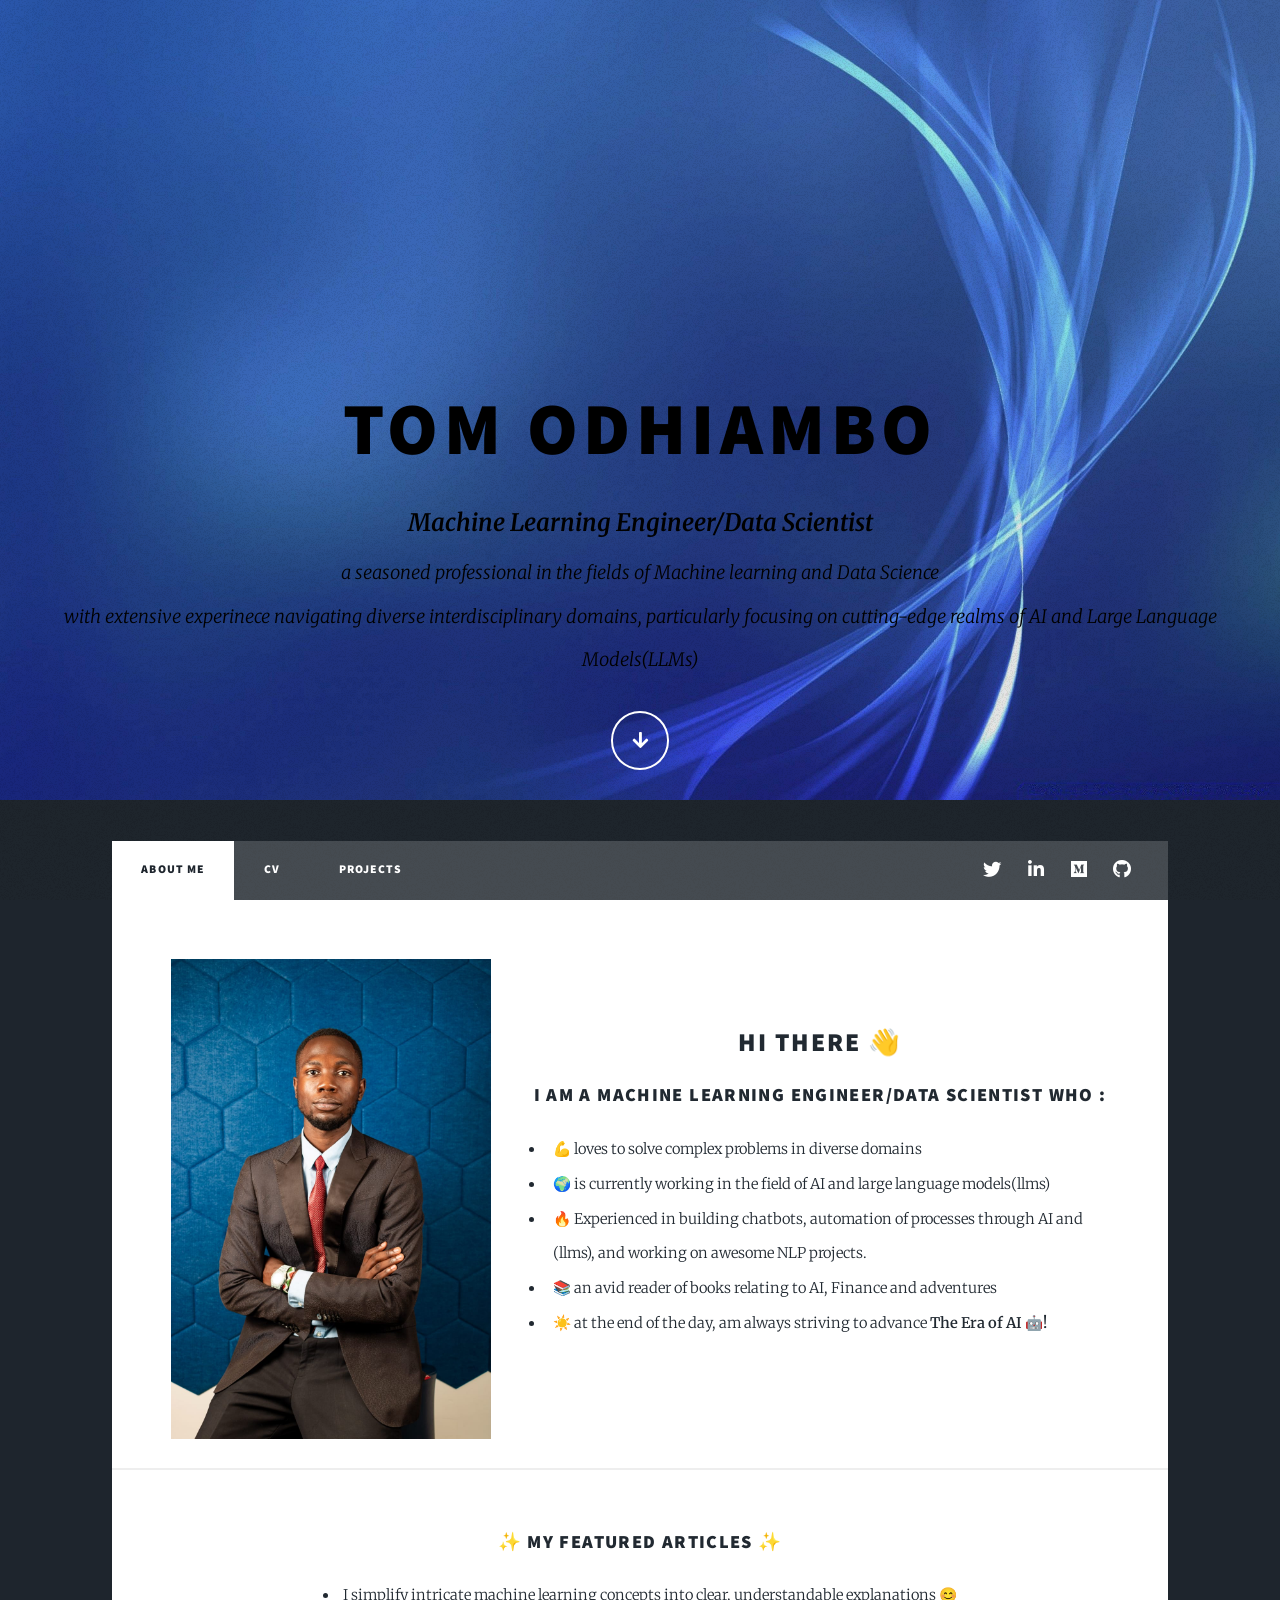
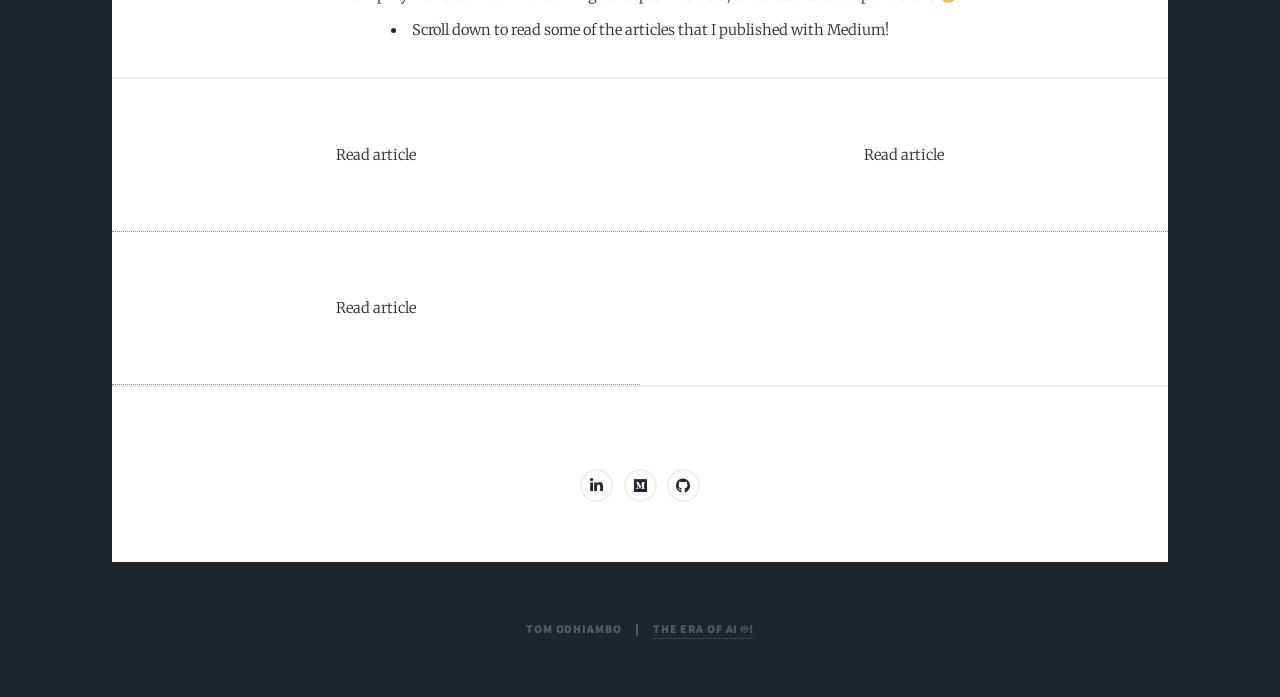
==== commit b5668c25: "m" ====
--- a/index.html
+++ b/index.html
@@ -109,9 +109,13 @@
 								<article>
 									<blockquote class="twitter-tweet"><p lang="en" dir="ltr">Understand the basics related to Knowledge Graphs with a simple explanation from my article published in <a href="https://twitter.com/TDataScience?ref_src=twsrc%5Etfw">@TDataScience</a> <br><br>Why You Should Pay More Attention to Knowledge Graphs? <a href="https://t.co/r5LyqIav3H">https://t.co/r5LyqIav3H</a> <a href="https://twitter.com/hashtag/knowledgegraph?src=hash&amp;ref_src=twsrc%5Etfw">#knowledgegraph</a> <a href="https://twitter.com/hashtag/artificalintelligence?src=hash&amp;ref_src=twsrc%5Etfw">#artificalintelligence</a> <a href="https://twitter.com/hashtag/technology?src=hash&amp;ref_src=twsrc%5Etfw">#technology</a></p>&mdash; Tom Odhiambo (@rohithtejam) <a href="https://twitter.com/rohithtejam/status/1427328665197682691?ref_src=twsrc%5Etfw">August 16, 2021</a></blockquote> <script async src="https://platform.twitter.com/widgets.js" charset="utf-8"></script>
 								</article> -->
-								<iframe src="https://medium.com/@odhitom09/running-openais-server-locally-with-llama-cpp-5f29e0d955b7?embed=1" width="100%" height="800px" frameborder="0" allowfullscreen></iframe>
+								<!-- <iframe src="https://medium.com/@odhitom09/running-openais-server-locally-with-llama-cpp-5f29e0d955b7?embed=1" width="100%" height="800px" frameborder="0" allowfullscreen></iframe>
 								<iframe src="https://medium.com/@odhitom09/lag-llama-an-open-source-base-model-for-predicting-time-series-data-2e897fddf005?embed=1" width="100%" height="800px" frameborder="0" allowfullscreen></iframe>	
-								<iframe src="https://medium.com/@odhitom09/enhancing-airbnb-customer-experience-developing-an-ai-powered-whatsapp-bot-with-openai-api-fc5a90a31596?embed=1" width="100%" height="800px" frameborder="0" allowfullscreen></iframe>
+								<iframe src="https://medium.com/@odhitom09/enhancing-airbnb-customer-experience-developing-an-ai-powered-whatsapp-bot-with-openai-api-fc5a90a31596?embed=1" width="100%" height="800px" frameborder="0" allowfullscreen></iframe> -->
+								<a href="https://medium.com/@odhitom09/running-openais-server-locally-with-llama-cpp-5f29e0d955b7" target="_blank">Read article</a>
+								<a href="https://medium.com/@odhitom09/lag-llama-an-open-source-base-model-for-predicting-time-series-data-2e897fddf005" target="_blank">Read article</a>
+								<a href="https://medium.com/@odhitom09/enhancing-airbnb-customer-experience-developing-an-ai-powered-whatsapp-bot-with-openai-api-fc5a90a31596" target="_blank">Read article</a>
+
 
 								
 								
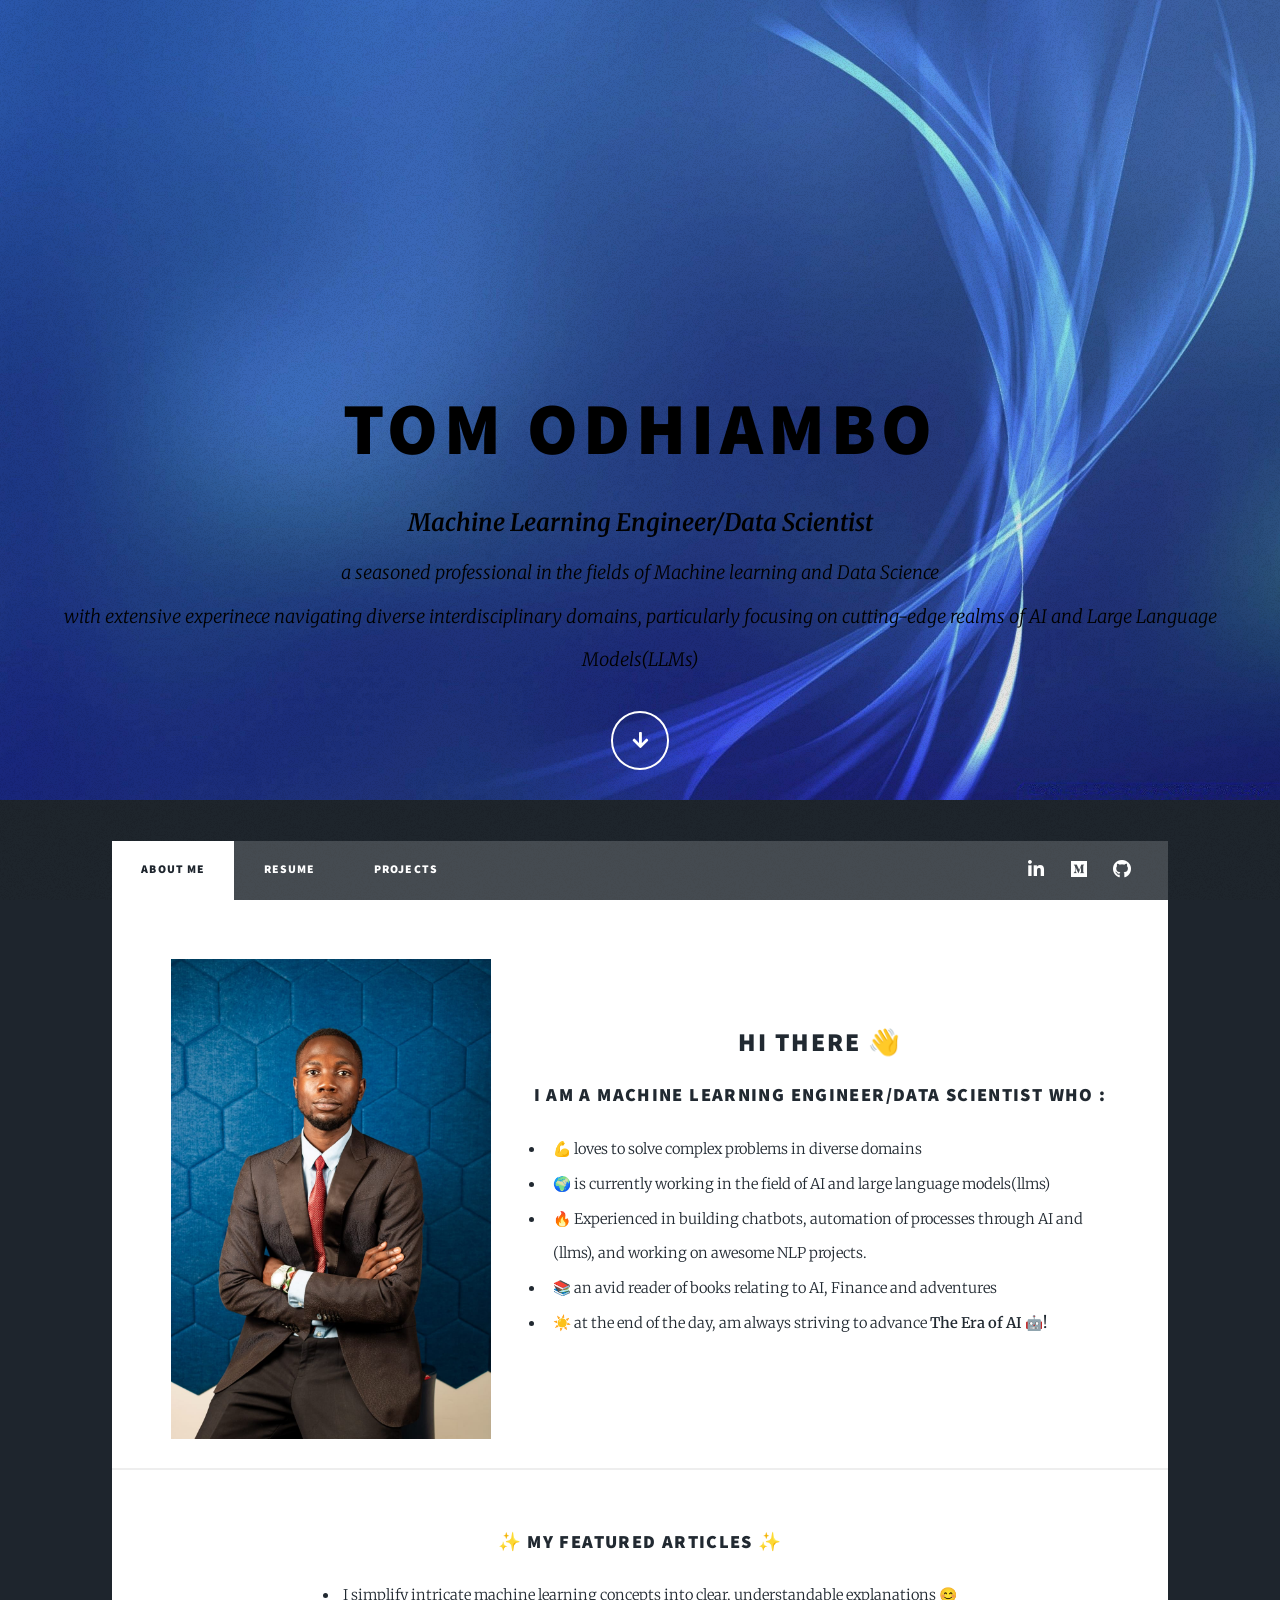
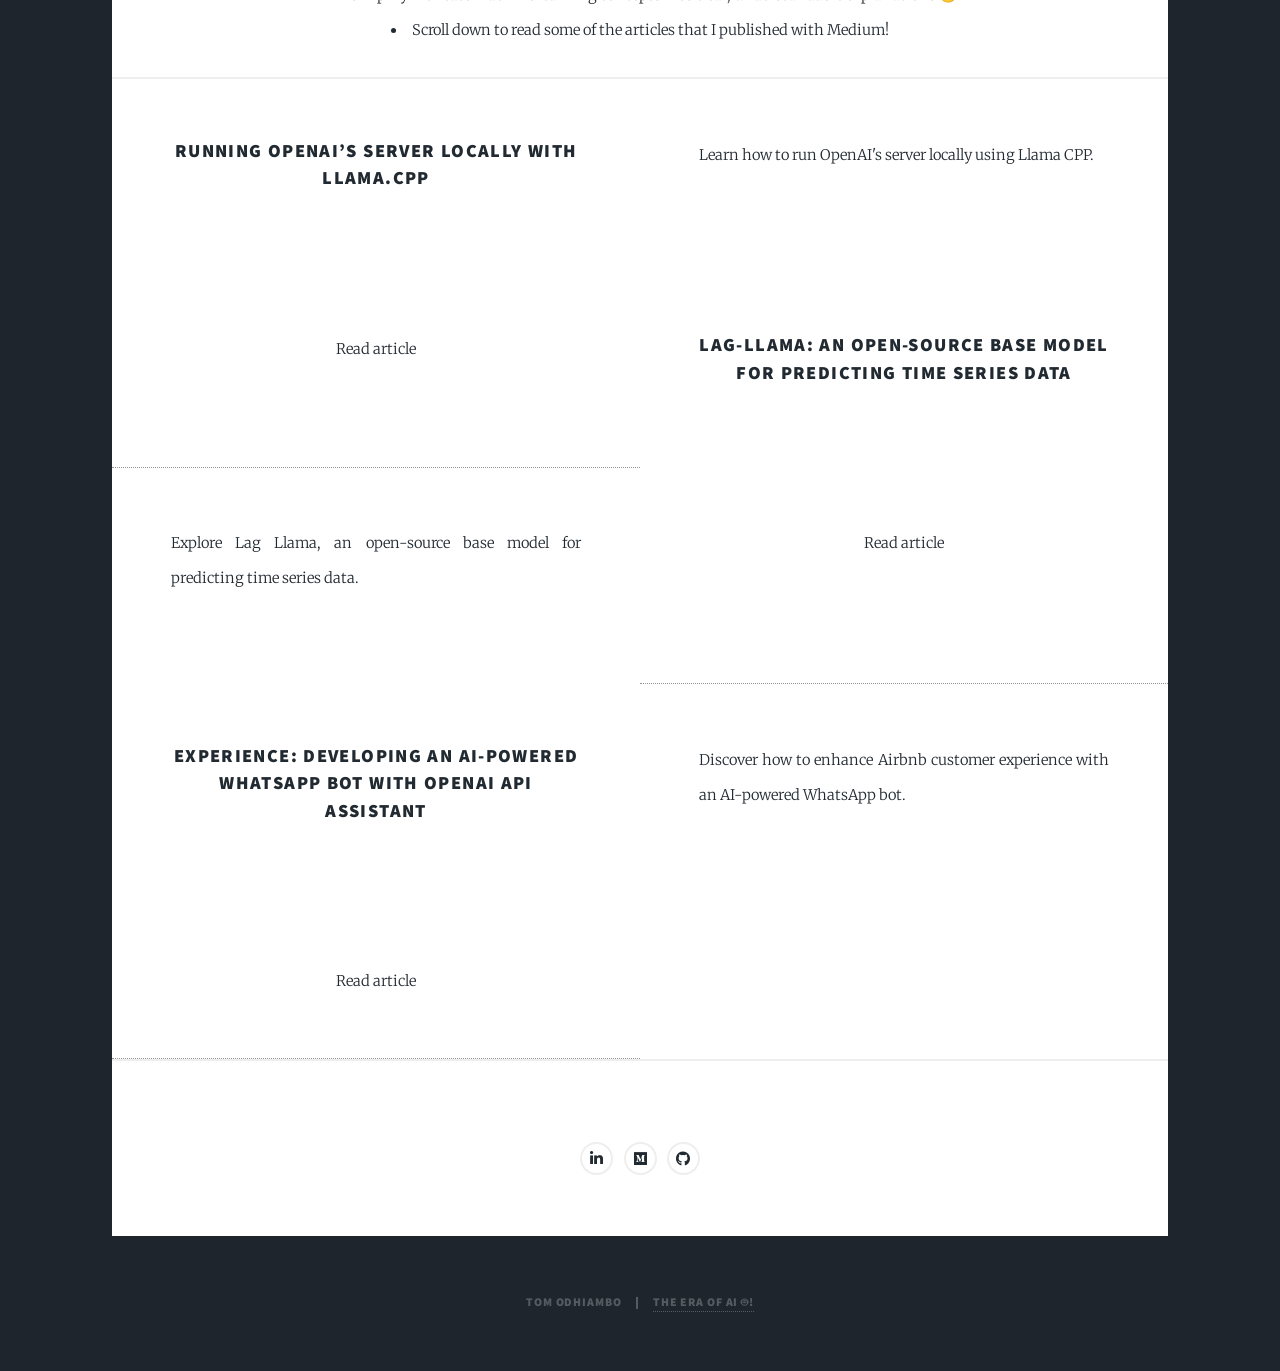
==== commit 5e81d4ff: "updated changes" ====
--- a/index.html
+++ b/index.html
@@ -37,14 +37,13 @@
 					<nav id="nav">
 						<ul class="links">
 							<li class="active"><a href="index.html">About Me</a></li>
-							<li><a href="generic.html">CV</a></li>
+							<li><a href="generic.html">resume</a></li>
 							<li><a href="elements.html">Projects</a></li>
 						</ul>
 						<ul class="icons">
-							<li><a href="https://twitter.com/rohithtejam" class="icon brands fa-twitter"><span class="label">Twitter</span></a></li>
-							<li><a href="https://www.linkedin.com/in/rohithteja/" class="icon brands fa-linkedin-in"><span class="label">LinkedIn</span></a></li>
-							<li><a href="https://medium.com/@rohithtejam" class="icon brands fa-medium"><span class="label">Medium</span></a></li>
-							<li><a href="https://github.com/rohithteja" class="icon brands fa-github"><span class="label">GitHub</span></a></li>
+							<li><a href="https://www.linkedin.com/in/tom-odhiambo/" class="icon brands fa-linkedin-in"><span class="label">LinkedIn</span></a></li>
+							<li><a href="https://medium.com/@odhitom09" class="icon brands fa-medium"><span class="label">Medium</span></a></li>
+							<li><a href="https://github.com/jaimboh" class="icon brands fa-github"><span class="label">GitHub</span></a></li>
 						</ul>
 					</nav>
 
@@ -84,36 +83,16 @@
 							</center>
 						<!-- Posts -->
 							<section class="posts">
-								
-								<!-- <article>
-									<blockquote class="twitter-tweet"><p lang="en" dir="ltr">The Data Scientist’s Guide to Creating an NFT Collection in Python <a href="https://twitter.com/BttrProgramming?ref_src=twsrc%5Etfw">@BttrProgramming</a> <a href="https://twitter.com/hashtag/nft?src=hash&amp;ref_src=twsrc%5Etfw">#nft</a> <a href="https://twitter.com/hashtag/datascience?src=hash&amp;ref_src=twsrc%5Etfw">#datascience</a> <a href="https://twitter.com/hashtag/climatechange?src=hash&amp;ref_src=twsrc%5Etfw">#climatechange</a> <a href="https://twitter.com/hashtag/python?src=hash&amp;ref_src=twsrc%5Etfw">#python</a><a href="https://t.co/DMsjOUhiqf">https://t.co/DMsjOUhiqf</a></p>&mdash; Tom Odhiambo (@rohithtejam) <a href="https://twitter.com/rohithtejam/status/1481990963224629255?ref_src=twsrc%5Etfw">January 14, 2022</a></blockquote> <script async src="https://platform.twitter.com/widgets.js" charset="utf-8"></script>
-								</article>
-								<article>
-									<blockquote class="twitter-tweet"><p lang="en" dir="ltr">Knowledge Graph Embedding — A Simplified Version! <a href="https://twitter.com/TDataScience?ref_src=twsrc%5Etfw">@TDataScience</a> <a href="https://twitter.com/hashtag/knowledgegraph?src=hash&amp;ref_src=twsrc%5Etfw">#knowledgegraph</a> <a href="https://twitter.com/hashtag/graphembedding?src=hash&amp;ref_src=twsrc%5Etfw">#graphembedding</a> <a href="https://twitter.com/hashtag/ai?src=hash&amp;ref_src=twsrc%5Etfw">#ai</a> <a href="https://twitter.com/hashtag/ml?src=hash&amp;ref_src=twsrc%5Etfw">#ml</a><br> <a href="https://t.co/fcjThv7JAB">https://t.co/fcjThv7JAB</a></p>&mdash; Tom Odhiambo (@rohithtejam) <a href="https://twitter.com/rohithtejam/status/1480654812362559496?ref_src=twsrc%5Etfw">January 10, 2022</a></blockquote> <script async src="https://platform.twitter.com/widgets.js" charset="utf-8"></script>
-								</article>
-								
-								<article>
-									<blockquote class="twitter-tweet"><p lang="en" dir="ltr">Back to some basics with Graphs!<br> <a href="https://twitter.com/TDataScience?ref_src=twsrc%5Etfw">@TDataScience</a> A Quick Note on Graphs and the Formulation of Their Downstream Tasks <a href="https://t.co/l5ItnaMwGk">https://t.co/l5ItnaMwGk</a> <a href="https://twitter.com/hashtag/graphs?src=hash&amp;ref_src=twsrc%5Etfw">#graphs</a> <a href="https://twitter.com/hashtag/DataScience?src=hash&amp;ref_src=twsrc%5Etfw">#DataScience</a> <a href="https://twitter.com/hashtag/machinelearning?src=hash&amp;ref_src=twsrc%5Etfw">#machinelearning</a> <a href="https://twitter.com/hashtag/ai?src=hash&amp;ref_src=twsrc%5Etfw">#ai</a></p>&mdash; Tom Odhiambo (@rohithtejam) <a href="https://twitter.com/rohithtejam/status/1454848524135317510?ref_src=twsrc%5Etfw">October 31, 2021</a></blockquote> <script async src="https://platform.twitter.com/widgets.js" charset="utf-8"></script>								</article>
-								<article>
-									<blockquote class="twitter-tweet"><p lang="en" dir="ltr">What are Dynamic Graphs and Why They are Interesting? <a href="https://twitter.com/TDataScience?ref_src=twsrc%5Etfw">@TDataScience</a> <a href="https://t.co/GqUTMsOJFa">https://t.co/GqUTMsOJFa</a> <a href="https://twitter.com/hashtag/graph?src=hash&amp;ref_src=twsrc%5Etfw">#graph</a> <a href="https://twitter.com/hashtag/datascience?src=hash&amp;ref_src=twsrc%5Etfw">#datascience</a> <a href="https://twitter.com/hashtag/ai?src=hash&amp;ref_src=twsrc%5Etfw">#ai</a> <a href="https://twitter.com/hashtag/MachineLearning?src=hash&amp;ref_src=twsrc%5Etfw">#MachineLearning</a> <a href="https://twitter.com/hashtag/protein?src=hash&amp;ref_src=twsrc%5Etfw">#protein</a></p>&mdash; Tom Odhiambo (@rohithtejam) <a href="https://twitter.com/rohithtejam/status/1434256330437582854?ref_src=twsrc%5Etfw">September 4, 2021</a></blockquote> <script async src="https://platform.twitter.com/widgets.js" charset="utf-8"></script>
-								</article>
-								<article>
-									<blockquote class="twitter-tweet"><p lang="en" dir="ltr">Why a Fair model is vital for AI development?<a href="https://twitter.com/TDataScience?ref_src=twsrc%5Etfw">@TDataScience</a> <a href="https://twitter.com/hashtag/ml?src=hash&amp;ref_src=twsrc%5Etfw">#ml</a> <a href="https://twitter.com/hashtag/fairnessinai?src=hash&amp;ref_src=twsrc%5Etfw">#fairnessinai</a> <a href="https://twitter.com/hashtag/DataScience?src=hash&amp;ref_src=twsrc%5Etfw">#DataScience</a> <a href="https://t.co/N0pxTQClXg">https://t.co/N0pxTQClXg</a></p>&mdash; Tom Odhiambo (@rohithtejam) <a href="https://twitter.com/rohithtejam/status/1432345263973220352?ref_src=twsrc%5Etfw">August 30, 2021</a></blockquote> <script async src="https://platform.twitter.com/widgets.js" charset="utf-8"></script>
-								</article>
-								<article>
-									<blockquote class="twitter-tweet"><p lang="en" dir="ltr">Job hunt can be stressful, check out some of the tips that I just published in <a href="https://twitter.com/TDataScience?ref_src=twsrc%5Etfw">@TDataScience</a> How Easy is it to Find a Job as Data Scientist Right After Your Graduation? <a href="https://t.co/S4XibrJ20z">https://t.co/S4XibrJ20z</a></p>&mdash; Tom Odhiambo (@rohithtejam) <a href="https://twitter.com/rohithtejam/status/1425876865395433483?ref_src=twsrc%5Etfw">August 12, 2021</a></blockquote> <script async src="https://platform.twitter.com/widgets.js" charset="utf-8"></script>
-								</article>
-								<article>
-									<blockquote class="twitter-tweet"><p lang="en" dir="ltr">Interested in Graph Neural Networks? Check out the article that I just published in <a href="https://twitter.com/TDataScience?ref_src=twsrc%5Etfw">@TDataScience</a> <br><br>Let’s Talk About Graph Neural Network Python Libraries! <a href="https://t.co/6Z9yN8ro4d">https://t.co/6Z9yN8ro4d</a> <a href="https://twitter.com/hashtag/technology?src=hash&amp;ref_src=twsrc%5Etfw">#technology</a> <a href="https://twitter.com/hashtag/graphneuralnetwork?src=hash&amp;ref_src=twsrc%5Etfw">#graphneuralnetwork</a> <a href="https://twitter.com/hashtag/graph?src=hash&amp;ref_src=twsrc%5Etfw">#graph</a> <a href="https://twitter.com/hashtag/machinelearningai?src=hash&amp;ref_src=twsrc%5Etfw">#machinelearningai</a></p>&mdash; Tom Odhiambo (@rohithtejam) <a href="https://twitter.com/rohithtejam/status/1429143631970160643?ref_src=twsrc%5Etfw">August 21, 2021</a></blockquote> <script async src="https://platform.twitter.com/widgets.js" charset="utf-8"></script>
-								</article>
-								<article>
-									<blockquote class="twitter-tweet"><p lang="en" dir="ltr">Understand the basics related to Knowledge Graphs with a simple explanation from my article published in <a href="https://twitter.com/TDataScience?ref_src=twsrc%5Etfw">@TDataScience</a> <br><br>Why You Should Pay More Attention to Knowledge Graphs? <a href="https://t.co/r5LyqIav3H">https://t.co/r5LyqIav3H</a> <a href="https://twitter.com/hashtag/knowledgegraph?src=hash&amp;ref_src=twsrc%5Etfw">#knowledgegraph</a> <a href="https://twitter.com/hashtag/artificalintelligence?src=hash&amp;ref_src=twsrc%5Etfw">#artificalintelligence</a> <a href="https://twitter.com/hashtag/technology?src=hash&amp;ref_src=twsrc%5Etfw">#technology</a></p>&mdash; Tom Odhiambo (@rohithtejam) <a href="https://twitter.com/rohithtejam/status/1427328665197682691?ref_src=twsrc%5Etfw">August 16, 2021</a></blockquote> <script async src="https://platform.twitter.com/widgets.js" charset="utf-8"></script>
-								</article> -->
-								<!-- <iframe src="https://medium.com/@odhitom09/running-openais-server-locally-with-llama-cpp-5f29e0d955b7?embed=1" width="100%" height="800px" frameborder="0" allowfullscreen></iframe>
-								<iframe src="https://medium.com/@odhitom09/lag-llama-an-open-source-base-model-for-predicting-time-series-data-2e897fddf005?embed=1" width="100%" height="800px" frameborder="0" allowfullscreen></iframe>	
-								<iframe src="https://medium.com/@odhitom09/enhancing-airbnb-customer-experience-developing-an-ai-powered-whatsapp-bot-with-openai-api-fc5a90a31596?embed=1" width="100%" height="800px" frameborder="0" allowfullscreen></iframe> -->
+								<h3>Running OpenAI’s server Locally with Llama.cpp</h3>
+								<p>Learn how to run OpenAI's server locally using Llama CPP.</p>
 								<a href="https://medium.com/@odhitom09/running-openais-server-locally-with-llama-cpp-5f29e0d955b7" target="_blank">Read article</a>
+
+								<h3>Lag-Llama: An Open-Source Base Model for Predicting Time Series Data</h3>
+								<p>Explore Lag Llama, an open-source base model for predicting time series data.</p>
 								<a href="https://medium.com/@odhitom09/lag-llama-an-open-source-base-model-for-predicting-time-series-data-2e897fddf005" target="_blank">Read article</a>
+
+								<h3>Experience: Developing an AI-Powered WhatsApp Bot with OpenAI API Assistant</h3>
+								<p>Discover how to enhance Airbnb customer experience with an AI-powered WhatsApp bot.</p>
 								<a href="https://medium.com/@odhitom09/enhancing-airbnb-customer-experience-developing-an-ai-powered-whatsapp-bot-with-openai-api-fc5a90a31596" target="_blank">Read article</a>
 
 
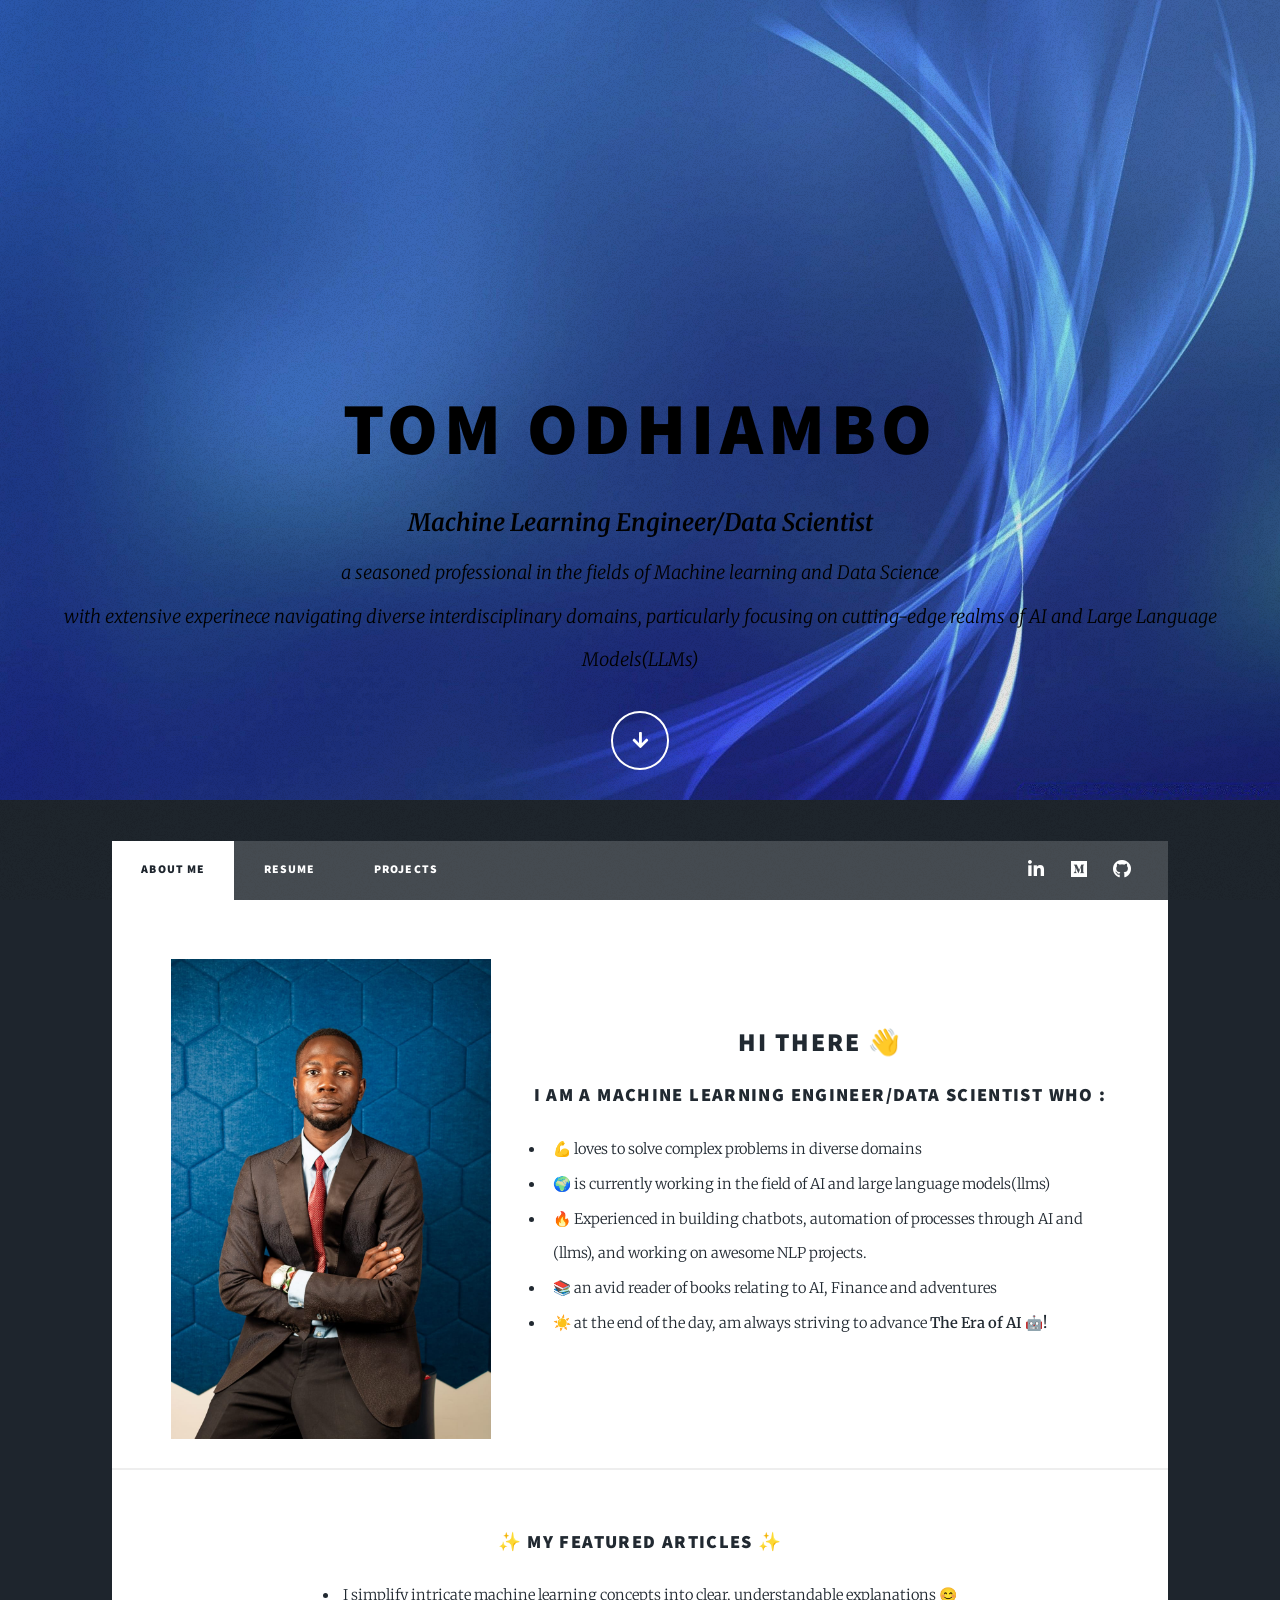
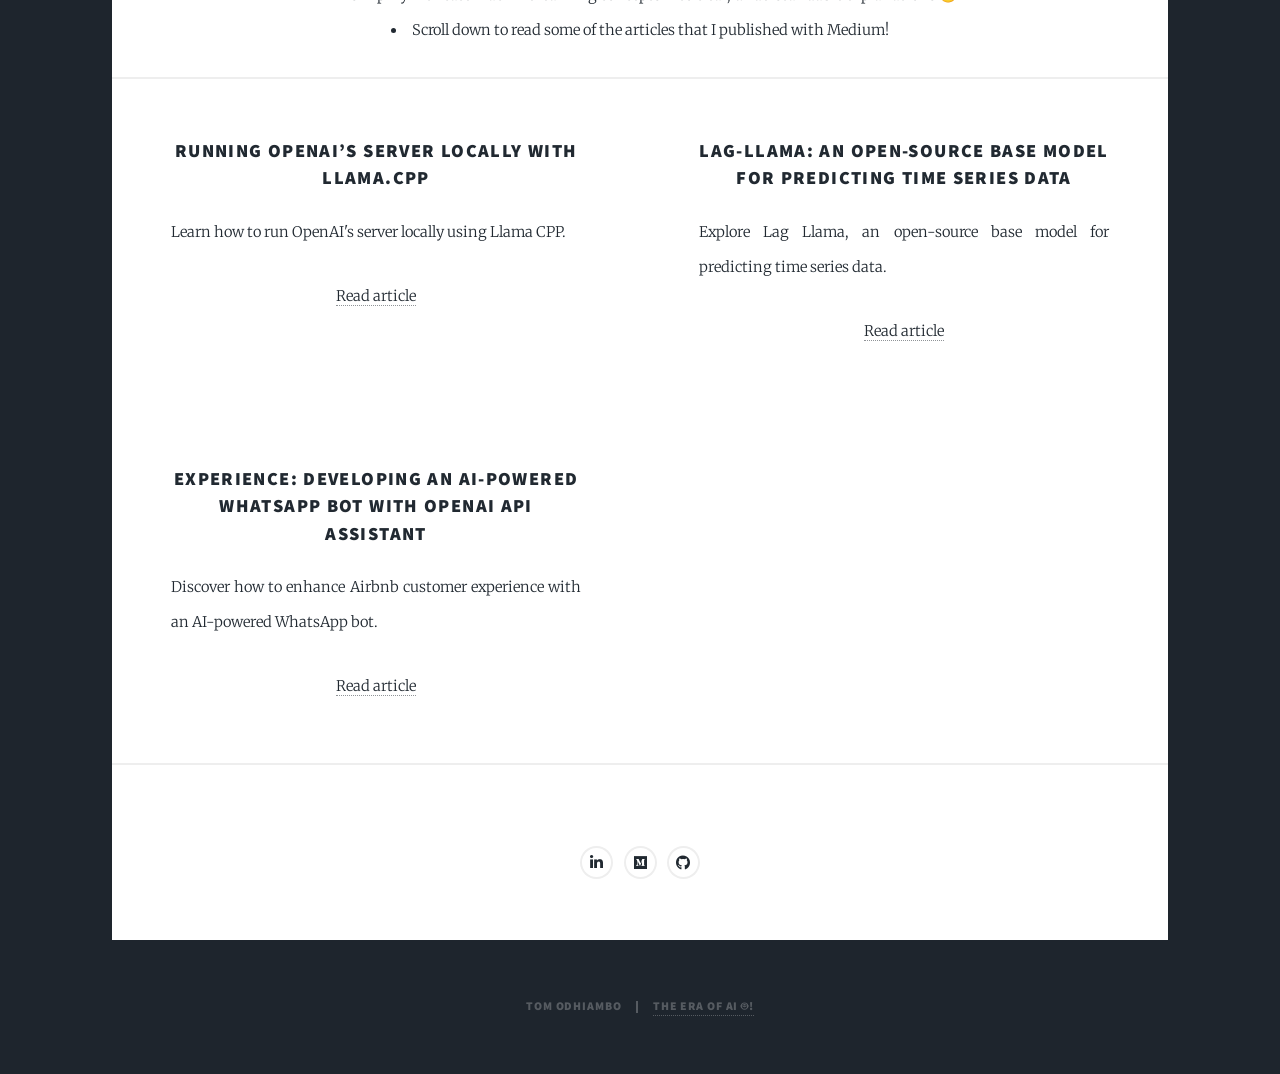
==== commit 971d8d24: "update changes" ====
--- a/index.html
+++ b/index.html
@@ -83,17 +83,24 @@
 							</center>
 						<!-- Posts -->
 							<section class="posts">
-								<h3>Running OpenAI’s server Locally with Llama.cpp</h3>
-								<p>Learn how to run OpenAI's server locally using Llama CPP.</p>
-								<a href="https://medium.com/@odhitom09/running-openais-server-locally-with-llama-cpp-5f29e0d955b7" target="_blank">Read article</a>
-
-								<h3>Lag-Llama: An Open-Source Base Model for Predicting Time Series Data</h3>
-								<p>Explore Lag Llama, an open-source base model for predicting time series data.</p>
-								<a href="https://medium.com/@odhitom09/lag-llama-an-open-source-base-model-for-predicting-time-series-data-2e897fddf005" target="_blank">Read article</a>
-
-								<h3>Experience: Developing an AI-Powered WhatsApp Bot with OpenAI API Assistant</h3>
-								<p>Discover how to enhance Airbnb customer experience with an AI-powered WhatsApp bot.</p>
-								<a href="https://medium.com/@odhitom09/enhancing-airbnb-customer-experience-developing-an-ai-powered-whatsapp-bot-with-openai-api-fc5a90a31596" target="_blank">Read article</a>
+								<div class="article">
+									<h3>Running OpenAI’s server Locally with Llama.cpp</h3>
+									<p>Learn how to run OpenAI's server locally using Llama CPP.</p>
+									<a href="https://medium.com/@odhitom09/running-openais-server-locally-with-llama-cpp-5f29e0d955b7" target="_blank">Read article</a>
+								</div>
+								
+								<div class="article">
+									<h3>Lag-Llama: An Open-Source Base Model for Predicting Time Series Data</h3>
+									<p>Explore Lag Llama, an open-source base model for predicting time series data.</p>
+									<a href="https://medium.com/@odhitom09/lag-llama-an-open-source-base-model-for-predicting-time-series-data-2e897fddf005" target="_blank">Read article</a>
+								</div>
+								
+								<div class="article">
+									<h3>Experience: Developing an AI-Powered WhatsApp Bot with OpenAI API Assistant</h3>
+									<p>Discover how to enhance Airbnb customer experience with an AI-powered WhatsApp bot.</p>
+									<a href="https://medium.com/@odhitom09/enhancing-airbnb-customer-experience-developing-an-ai-powered-whatsapp-bot-with-openai-api-fc5a90a31596" target="_blank">Read article</a>
+								</div>
+								
 
 
 								
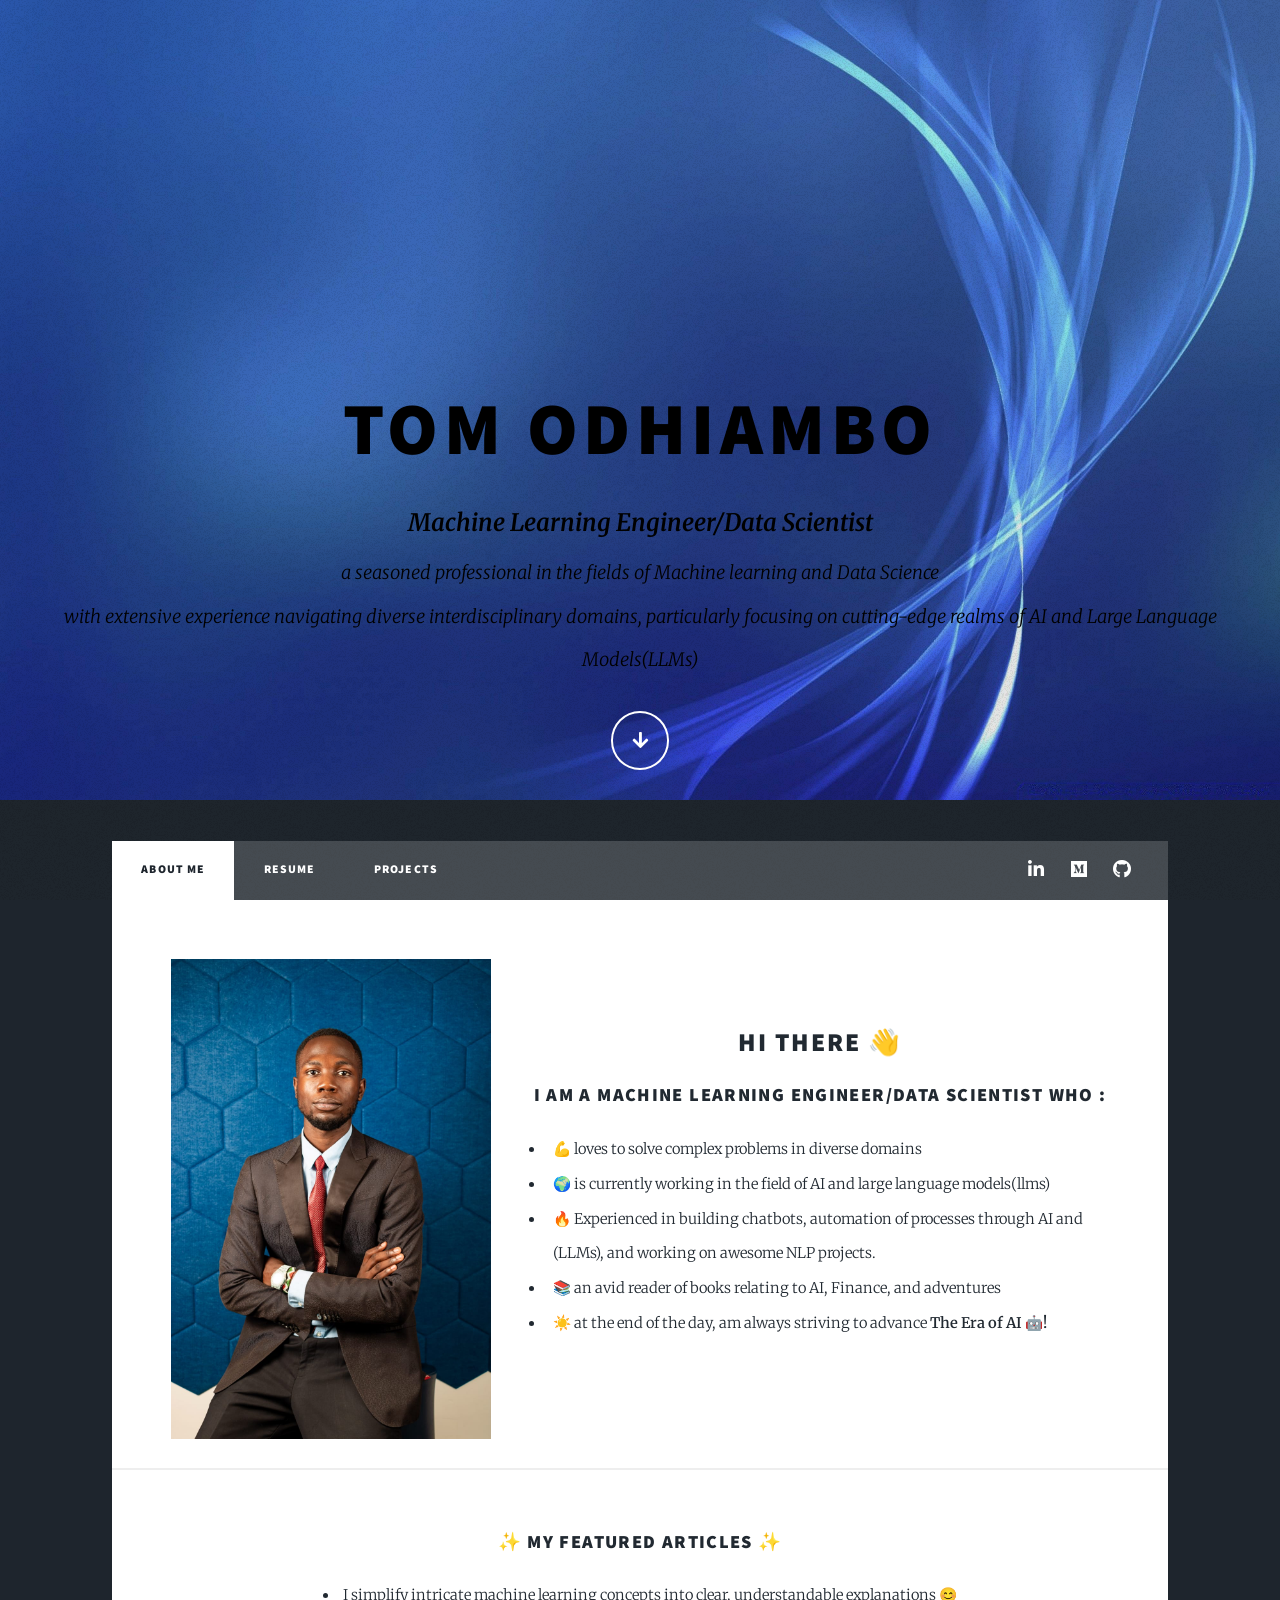
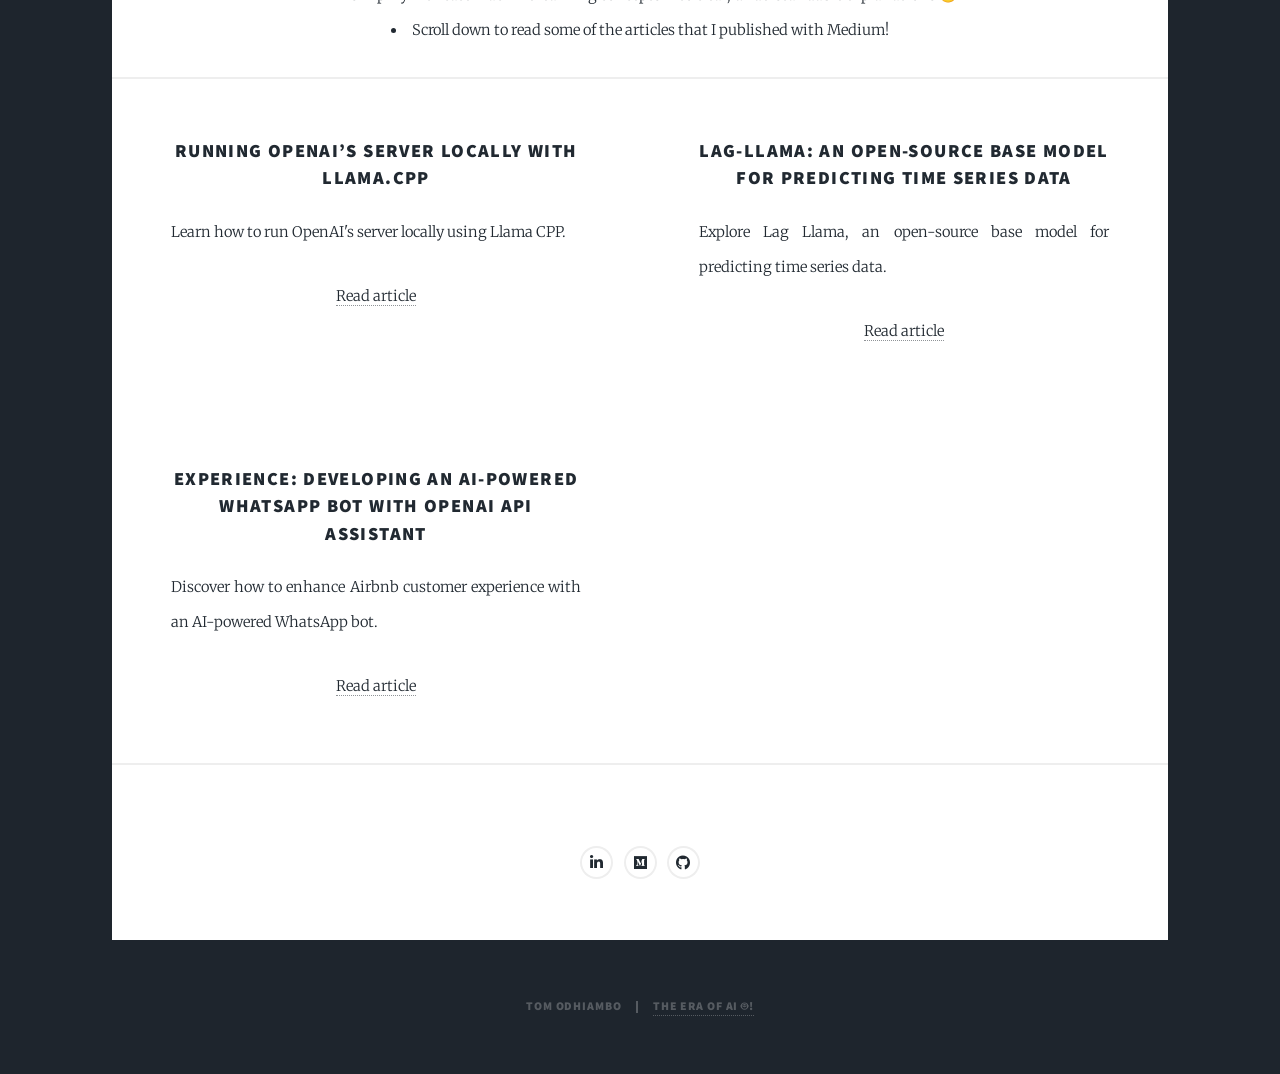
==== commit 0ccc6095: "Update index.html" ====
--- a/index.html
+++ b/index.html
@@ -22,7 +22,7 @@
 						<h1 style="color: black;">
 						Tom Odhiambo
 						</h1>
-						<p style="color: black;"><b style="color: black;"><font size=5px>Machine Learning Engineer/Data Scientist</font></b><br> a seasoned professional in the fields of Machine learning and Data Science </br> with extensive experinece navigating diverse interdisciplinary domains, particularly focusing on cutting-edge realms of AI and Large Language Models(LLMs) </p>
+						<p style="color: black;"><b style="color: black;"><font size=5px>Machine Learning Engineer/Data Scientist</font></b><br> a seasoned professional in the fields of Machine learning and Data Science </br> with extensive experience navigating diverse interdisciplinary domains, particularly focusing on cutting-edge realms of AI and Large Language Models(LLMs) </p>
 						<ul class="actions">
 							<li><a href="#header" class="button icon solid solo fa-arrow-down scrolly">Continue</a></li>
 						</ul>
@@ -62,8 +62,8 @@
 								<ul>
 								<li>💪 loves to solve complex problems in diverse domains</li>
 								<li>🌍 is currently working in the field of AI and large language models(llms)</li>
-								<li>🔥 Experienced in building chatbots, automation of processes through AI and (llms), and working on awesome NLP projects.</li>
-								<li>📚 an avid reader of books relating to AI, Finance and adventures</li>
+								<li>🔥 Experienced in building chatbots, automation of processes through AI and (LLMs), and working on awesome NLP projects.</li>
+								<li>📚 an avid reader of books relating to AI, Finance, and adventures</li>
 								<li>☀️ at the end of the day, am always striving to advance <b>The Era of AI 🤖!</b></li>
 								</ul>
 							</article>
@@ -151,4 +151,4 @@
 			<script src="assets/js/main.js"></script>
 
 	</body>
-</html>+</html>
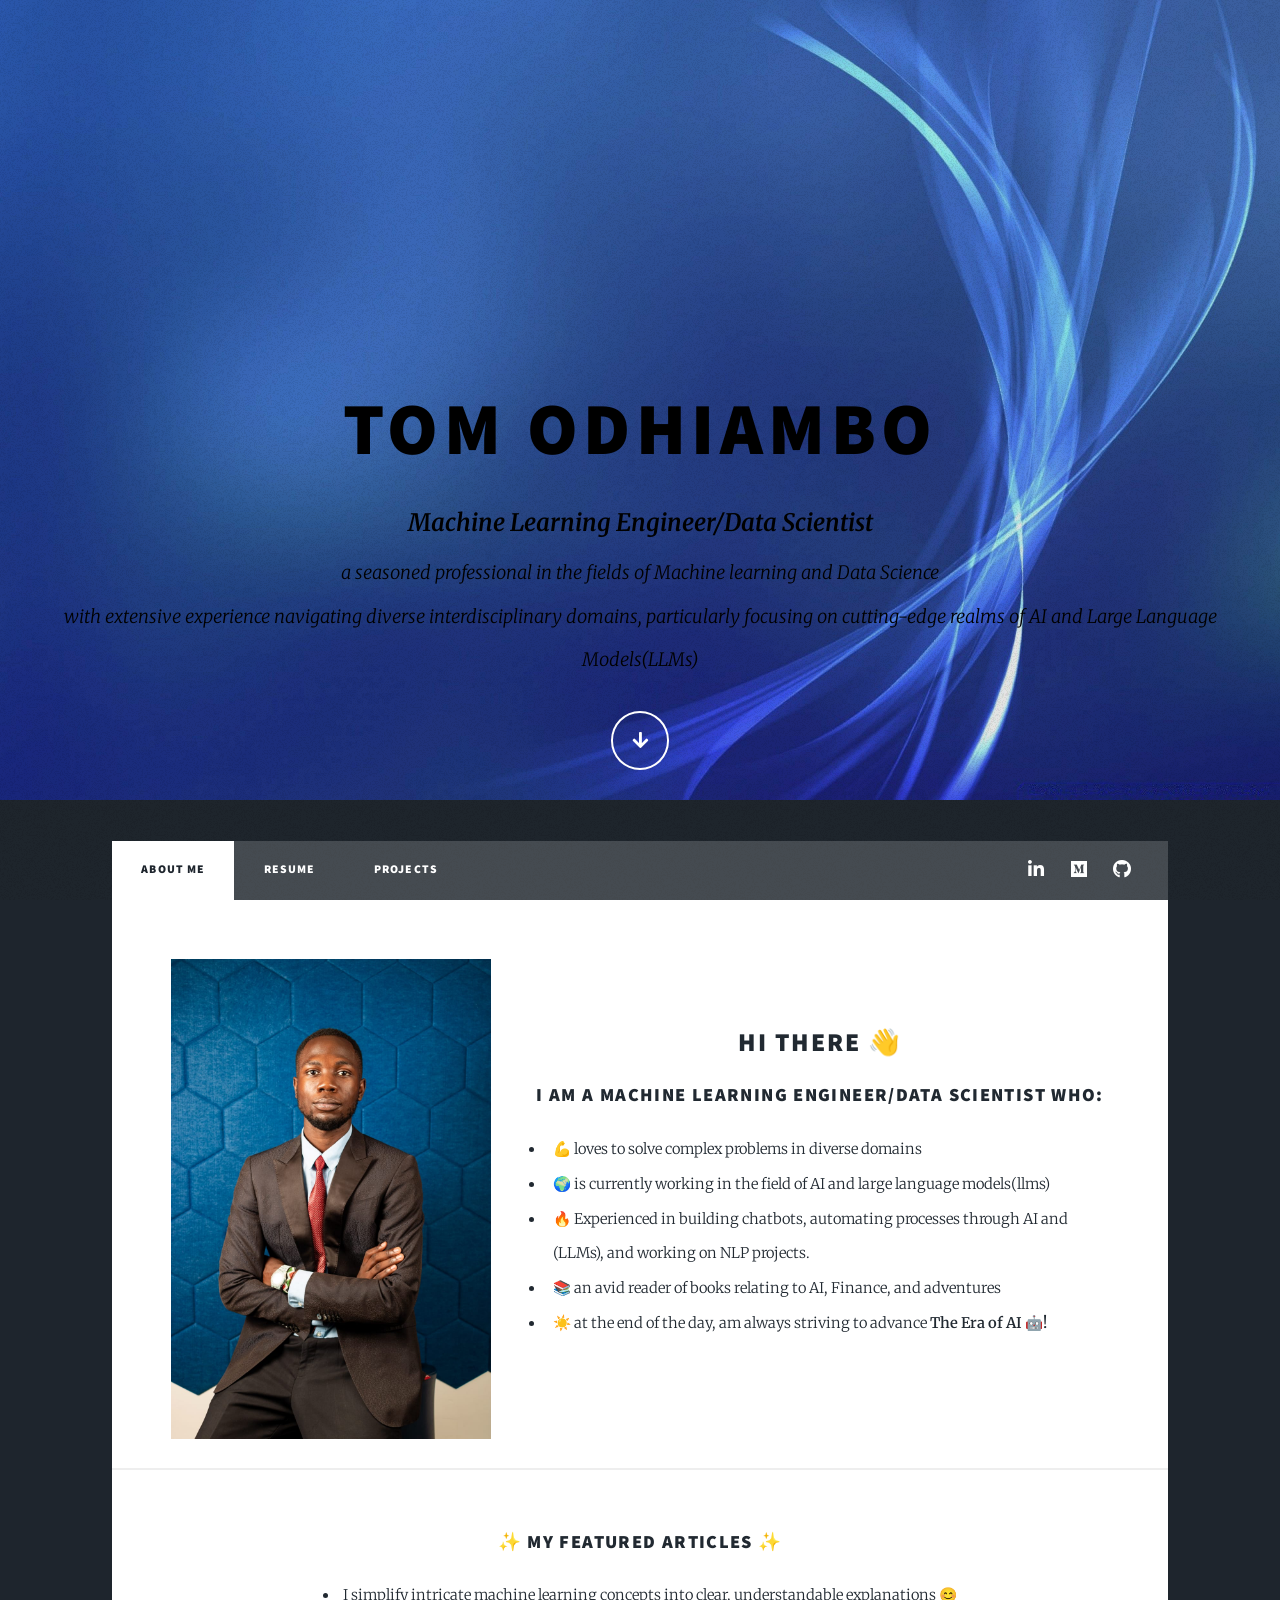
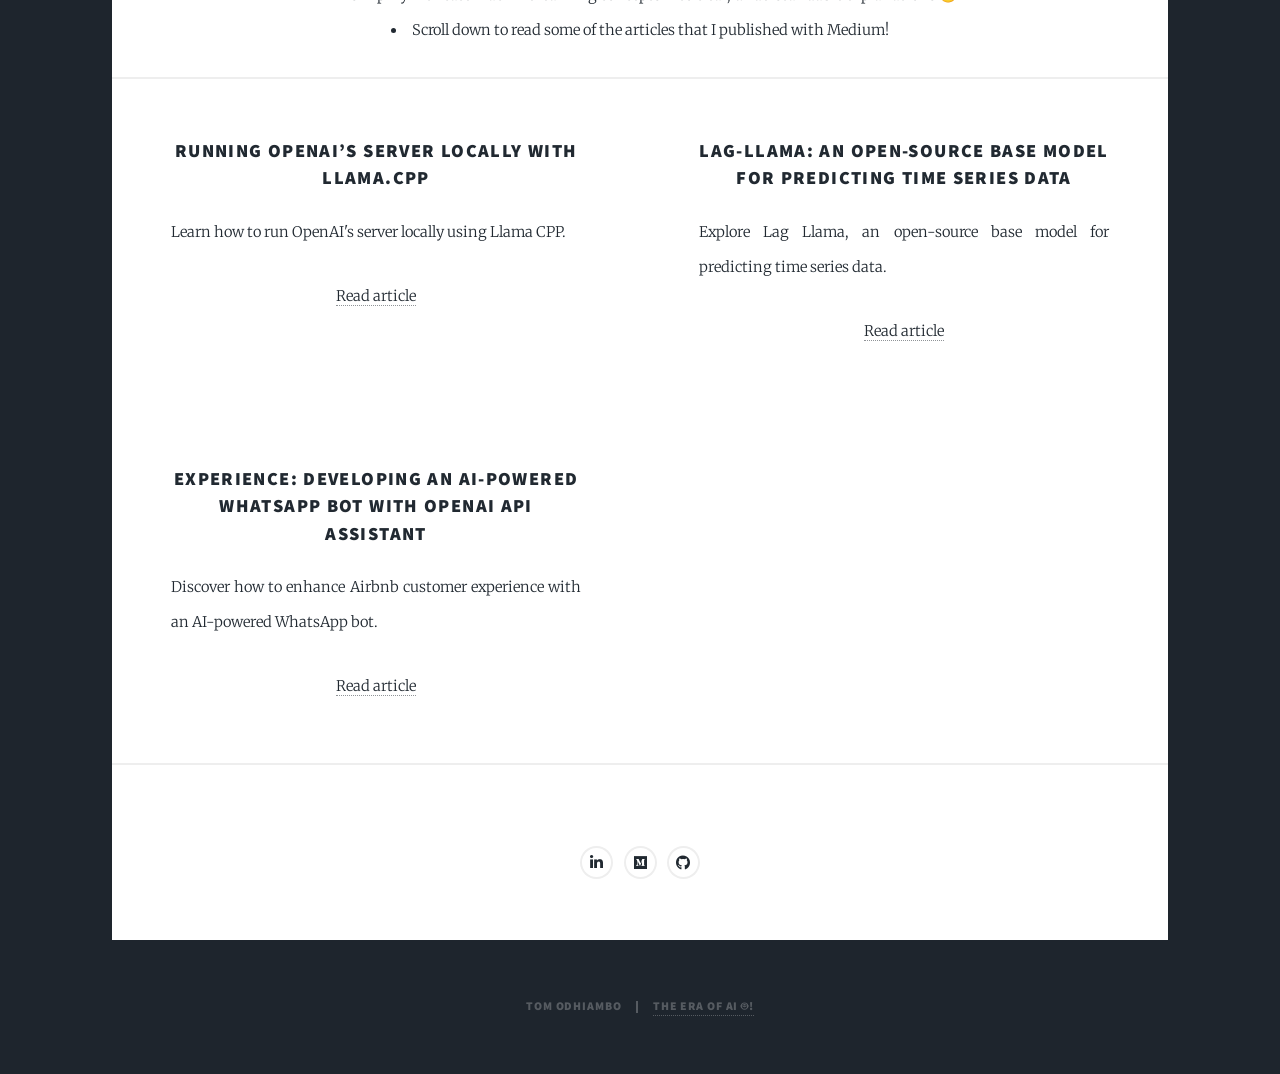
==== commit 44e5aba7: "Update index.html" ====
--- a/index.html
+++ b/index.html
@@ -58,11 +58,11 @@
 								<h2>
 									Hi there 👋
 								</h2>
-								<h3>I am  a Machine Learning Engineer/Data Scientist who :</h3></center>
+								<h3>I am  a Machine Learning Engineer/Data Scientist who:</h3></center>
 								<ul>
 								<li>💪 loves to solve complex problems in diverse domains</li>
 								<li>🌍 is currently working in the field of AI and large language models(llms)</li>
-								<li>🔥 Experienced in building chatbots, automation of processes through AI and (LLMs), and working on awesome NLP projects.</li>
+								<li>🔥 Experienced in building chatbots, automating processes through AI and (LLMs), and working on NLP projects.</li>
 								<li>📚 an avid reader of books relating to AI, Finance, and adventures</li>
 								<li>☀️ at the end of the day, am always striving to advance <b>The Era of AI 🤖!</b></li>
 								</ul>
